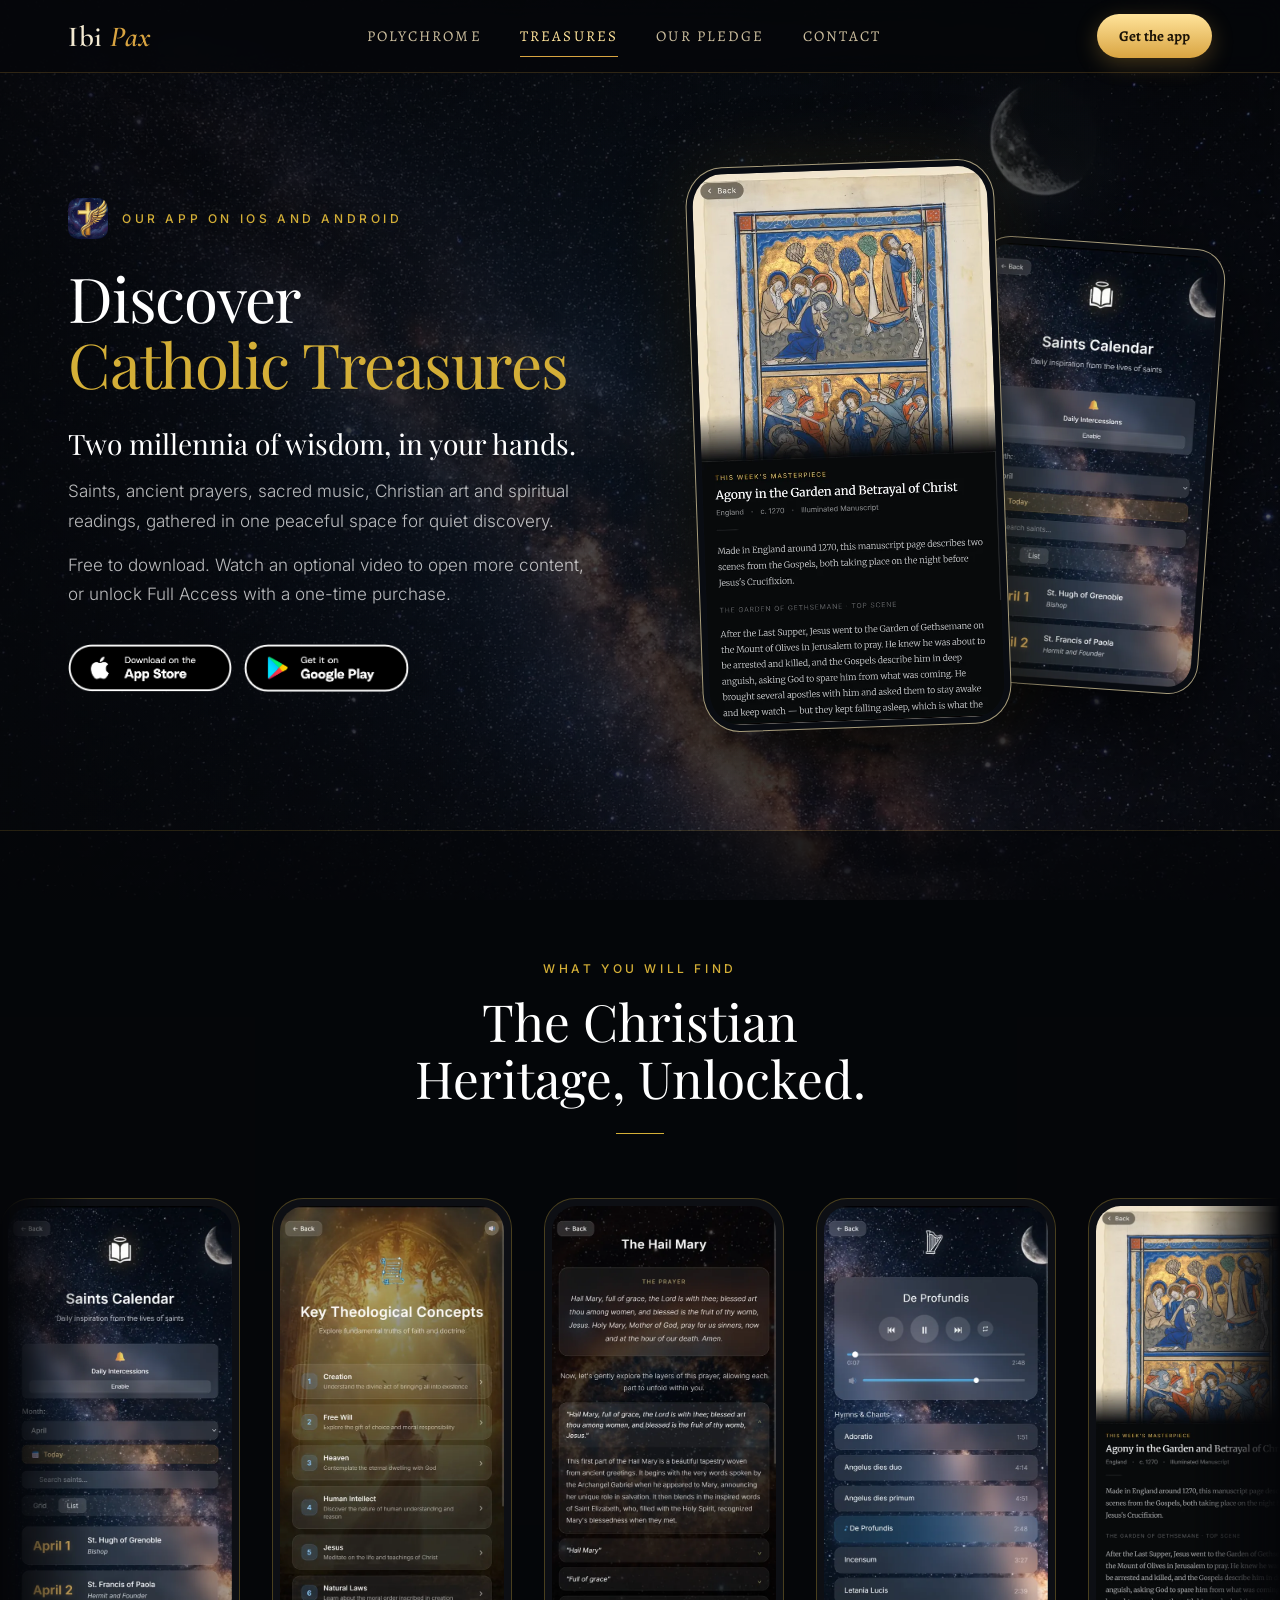
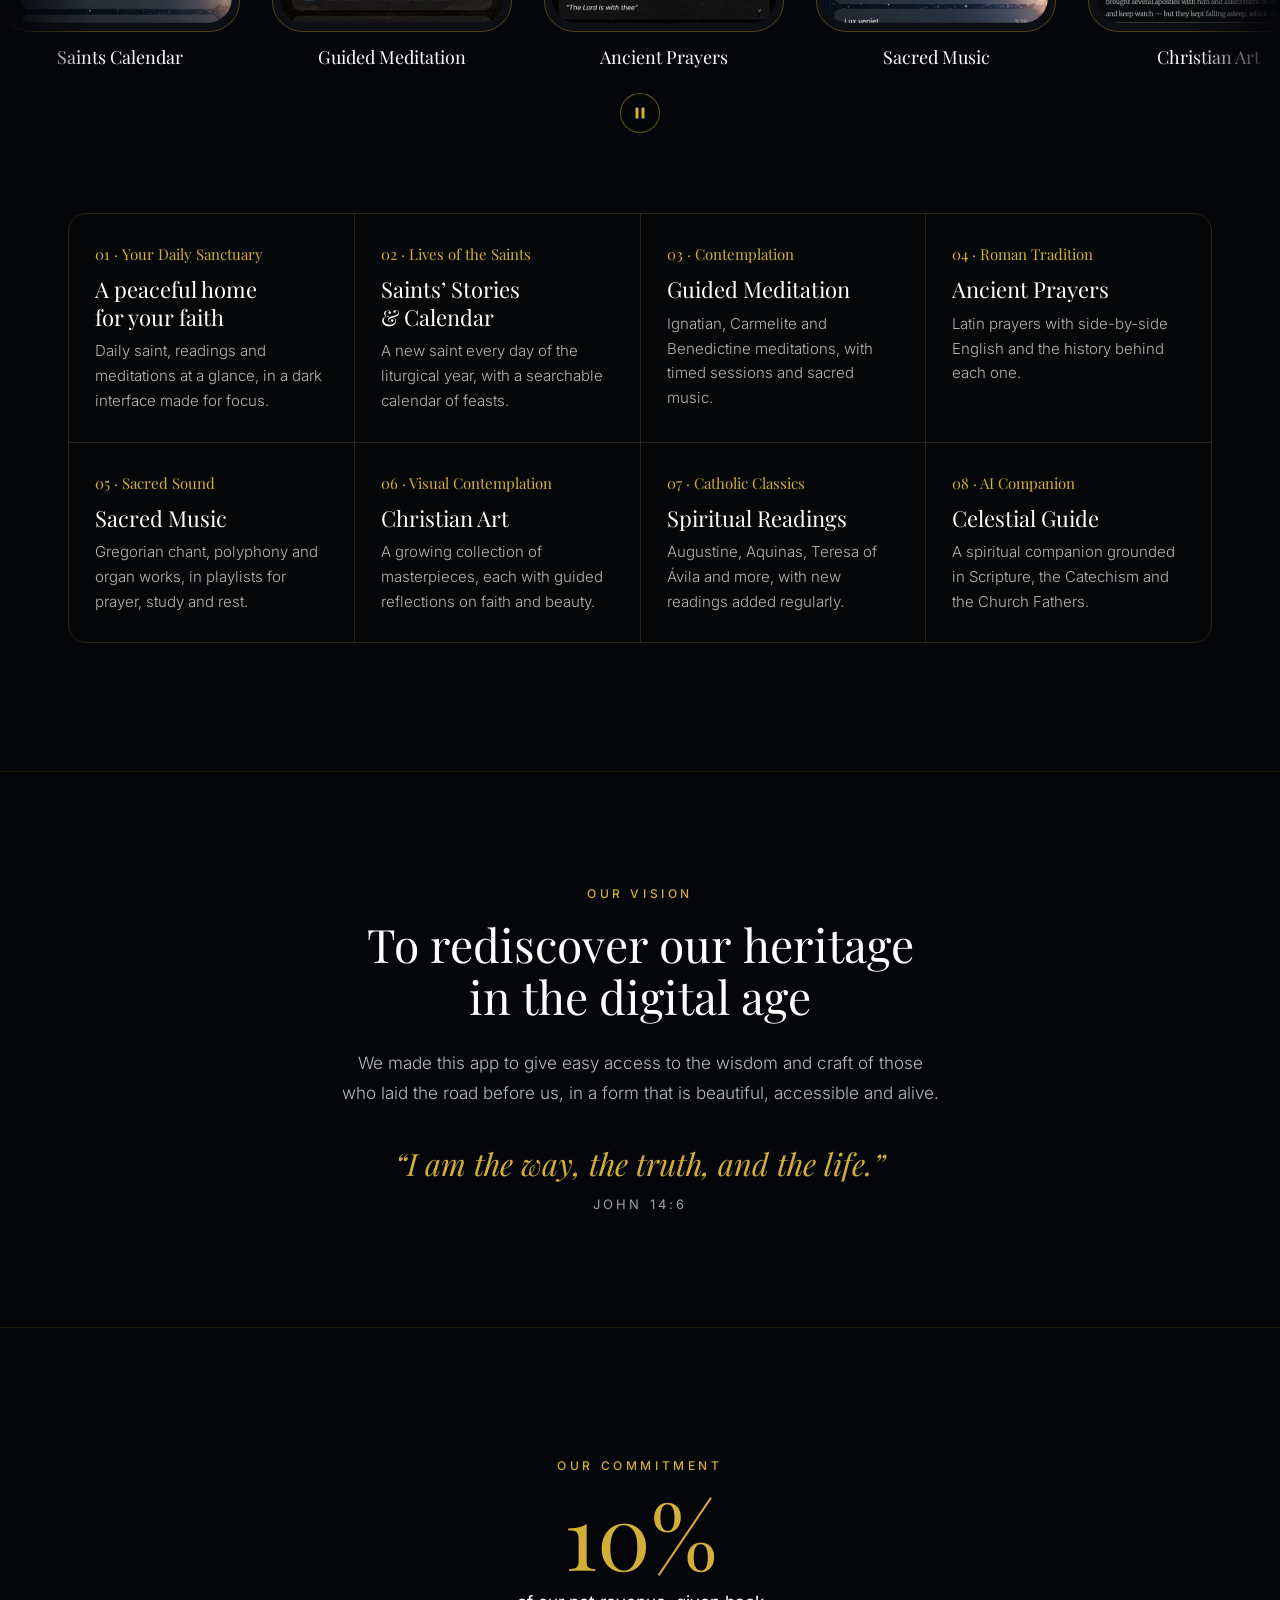
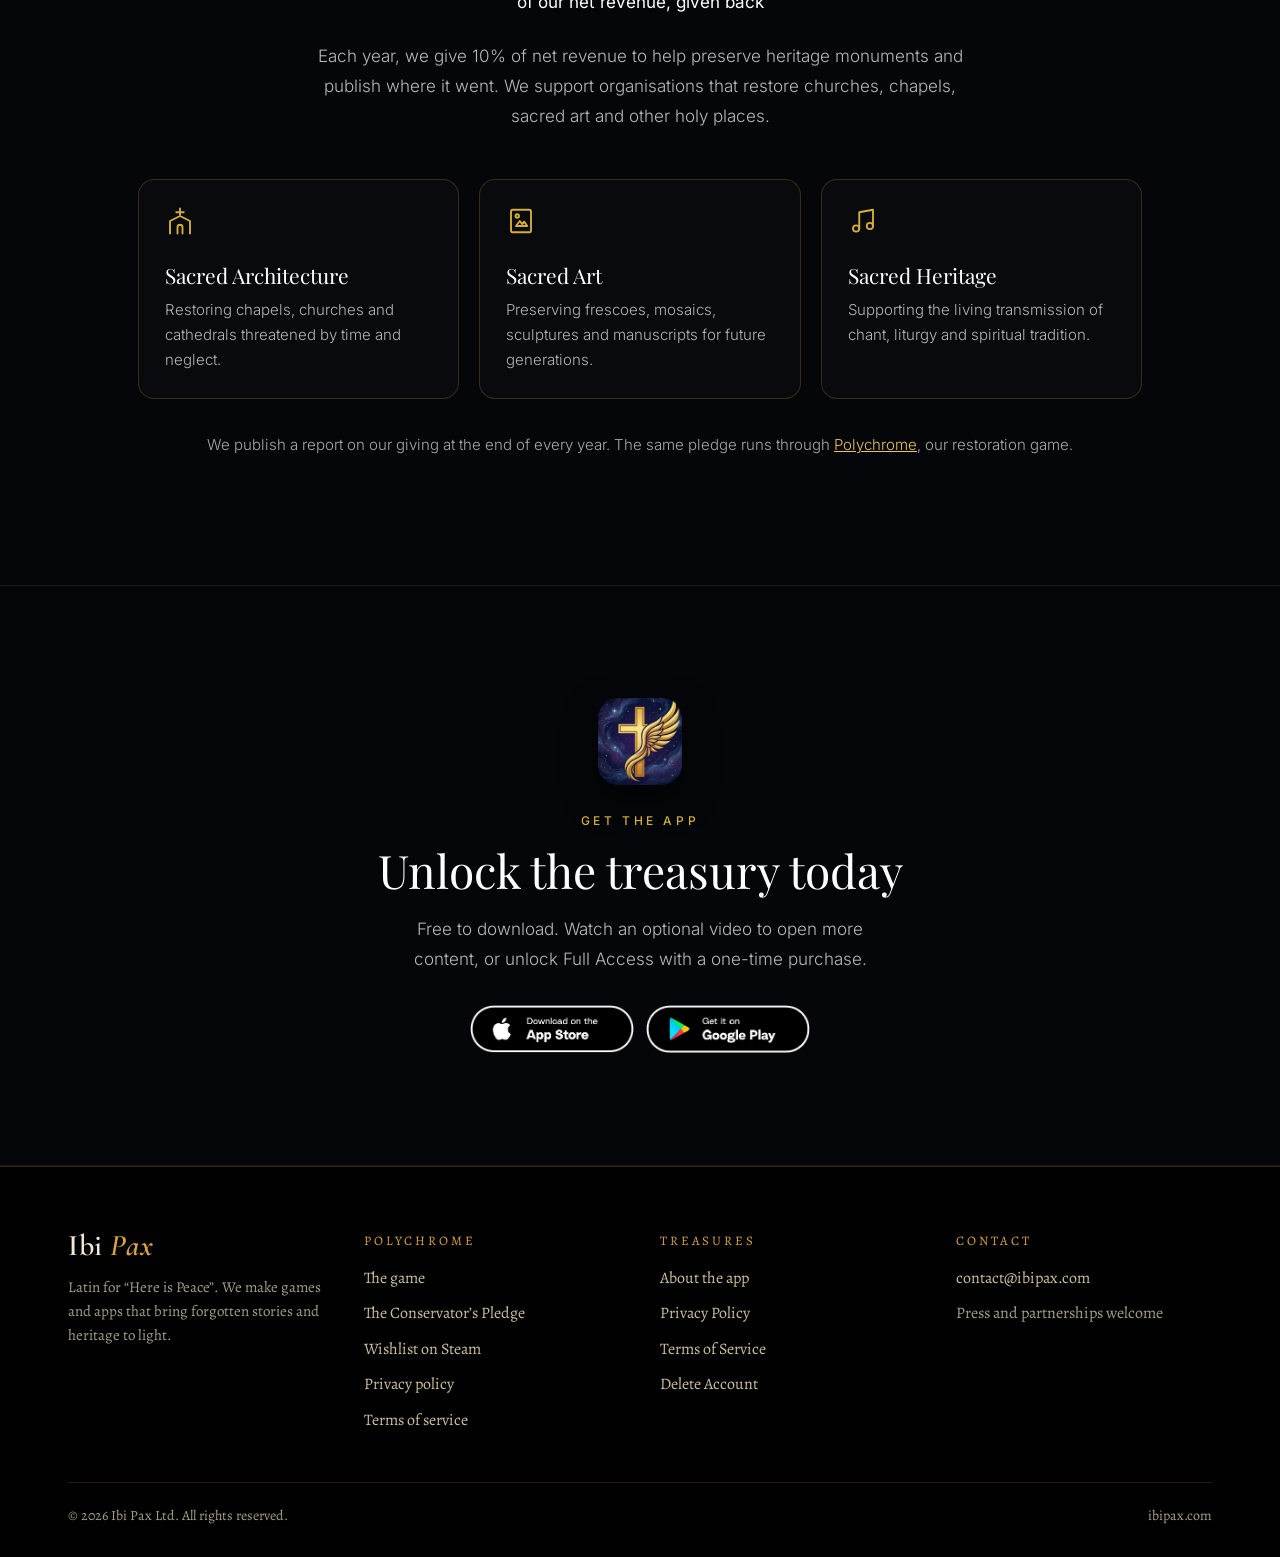
==== catholic-treasures.html @ 9a7fc521 "New site: Polychrome homepage and Catholic Treasures page - index.html is now the Polychrome: Restor" ====
<!DOCTYPE html>
<html lang="en">
<head>
<meta charset="utf-8">
<meta name="viewport" content="width=device-width, initial-scale=1">
<title>Ibi Pax: Catholic Treasures | Saints, prayers, sacred music and art</title>
<meta name="description" content="Ibi Pax brings the two-thousand-year treasure of the Catholic Church to your phone: saints, prayers, sacred music, meditations, Christian art and spiritual readings.">
<meta name="theme-color" content="#05070a">
<meta property="og:type" content="website">
<meta property="og:site_name" content="Ibi Pax">
<meta property="og:url" content="https://ibipax.com/catholic-treasures.html">
<meta property="og:title" content="Ibi Pax: Catholic Treasures">
<meta property="og:description" content="Two millennia of Catholic wisdom, beautifully crafted for the digital age. Saints, prayers, sacred music, meditations and more. Free on iOS and Android.">
<meta property="og:image" content="https://ibipax.com/assets/img/og/catholic-treasures.jpg">
<meta property="og:image:width" content="1200">
<meta property="og:image:height" content="630">
<meta property="og:image:alt" content="Ibi Pax: Discover Catholic Treasures, with the app’s Saints Calendar screen">
<meta name="twitter:card" content="summary_large_image">
<link rel="icon" href="assets/icons/catholic-treasures-32.png" sizes="32x32" type="image/png">
<link rel="apple-touch-icon" href="assets/icons/catholic-treasures-180.png">
<link rel="preload" href="assets/fonts/playfair-display-latin-wght-normal.woff2" as="font" type="font/woff2" crossorigin>
<link rel="preload" href="assets/fonts/inter-latin-wght-normal.woff2" as="font" type="font/woff2" crossorigin>
<link rel="stylesheet" href="assets/css/site.css">
<link rel="stylesheet" href="assets/css/catholic-treasures.css">
<script>document.documentElement.className += ' js';</script>
<script src="assets/js/site.js" defer></script>
</head>
<body class="page-ct">
<a class="skip-link" href="#main">Skip to content</a>
<div class="ct-motes" aria-hidden="true"><span></span><span></span><span></span><span></span><span></span><span></span></div>

<header class="site-header">
  <nav class="site-nav container" aria-label="Main">
    <a class="brand" href="index.html" aria-label="Ibi Pax, home">Ibi <em>Pax</em></a>
    <ul class="nav-links" id="site-menu">
      <li><a href="index.html">Polychrome</a></li>
      <li><a href="catholic-treasures.html" aria-current="page">Treasures</a></li>
      <li><a href="#pledge">Our Pledge</a></li>
      <li><a href="#contact">Contact</a></li>
      <li class="nav-links__cta"><a href="#download">Get the app</a></li>
    </ul>
    <a class="btn btn--gold btn--small nav-cta" href="#download">Get the app</a>
    <button class="nav-toggle" type="button" aria-expanded="false" aria-controls="site-menu" aria-label="Open menu">
      <svg class="icon-open" width="22" height="22" viewBox="0 0 24 24" fill="none" stroke="currentColor" stroke-width="1.8" stroke-linecap="round" aria-hidden="true"><path d="M4 7h16M4 12h16M4 17h16"/></svg>
      <svg class="icon-close" width="22" height="22" viewBox="0 0 24 24" fill="none" stroke="currentColor" stroke-width="1.8" stroke-linecap="round" aria-hidden="true"><path d="M6 6l12 12M18 6L6 18"/></svg>
    </button>
  </nav>
</header>

<main id="main">

  <section id="about" class="ct-hero" aria-labelledby="ct-hero-title">
    <div class="ct-hero__inner container">
      <div class="ct-hero__copy">
        <p class="ct-hero__eyebrow"><img src="assets/img/catholic-treasures/app-icon.webp" alt="" width="40" height="41">Our app on iOS and Android</p>
        <h1 id="ct-hero-title" class="ct-wordmark">Discover <span class="ct-wordmark__name">Catholic Treasures</span></h1>
        <p class="ct-hero__lead">Two millennia of wisdom, in your hands.</p>
        <p class="ct-text">Saints, ancient prayers, sacred music, Christian art and spiritual readings, gathered in one peaceful space for quiet discovery.</p>
        <p class="ct-text">Free to download. Watch an optional video to open more content, or unlock Full Access with a one-time purchase.</p>
        <div class="ct-badges">
          <a href="https://apps.apple.com/us/app/ibi-pax-catholic-treasures/id6767160992" target="_blank" rel="noopener" aria-label="Download Catholic Treasures on the App Store"><img src="assets/img/badges/app-store.png" alt="" width="164" height="48"></a>
          <a href="https://play.google.com/store/apps/details?id=com.ibipax.app" target="_blank" rel="noopener" aria-label="Get Catholic Treasures on Google Play"><img src="assets/img/badges/google-play.png" alt="" width="164" height="48"></a>
        </div>
      </div>
      <div class="ct-phones">
        <div class="phone phone--back"><img src="assets/img/catholic-treasures/screen-saints.webp" width="560" height="1045" alt="Catholic Treasures: the Saints’ Stories and Calendar screen"></div>
        <div class="phone phone--front"><img src="assets/img/catholic-treasures/screen-art.webp" width="560" height="1045" fetchpriority="high" alt="Christian Art in Catholic Treasures: the illuminated Agony in the Garden and Betrayal of Christ manuscript"></div>
      </div>
    </div>
  </section>

  <section id="features-showcase" class="ct-section" aria-labelledby="ct-features-title">
    <div class="container">
      <div class="ct-head">
        <p class="ct-eyebrow">What you will find</p>
        <h2 id="ct-features-title" class="ct-title">The Christian Heritage, Unlocked.</h2>
        <div class="ct-rule" aria-hidden="true"></div>
      </div>
    </div>
    <div class="ct-strip__picker" hidden>
      <label for="ct-screen-picker">Swipe or choose a feature</label>
      <select id="ct-screen-picker" aria-controls="ct-screens"></select>
    </div>
    <div class="ct-strip" id="ct-screens" data-marquee role="region" aria-label="Catholic Treasures screenshots" tabindex="0">
      <ul class="ct-strip__track">
        <li><figure><div class="phone"><img src="assets/img/catholic-treasures/screen-saints.webp" width="560" height="1045" decoding="async" alt="The Saints Calendar screen"></div><figcaption>Saints Calendar</figcaption></figure></li>
        <li><figure><div class="phone"><img src="assets/img/catholic-treasures/screen-meditate.webp" width="560" height="1045" decoding="async" alt="The Guided Meditation screen"></div><figcaption>Guided Meditation</figcaption></figure></li>
        <li><figure><div class="phone"><img src="assets/img/catholic-treasures/screen-prayers.webp" width="560" height="1045" decoding="async" alt="The Ancient Prayers screen, open at the Hail Mary"></div><figcaption>Ancient Prayers</figcaption></figure></li>
        <li><figure><div class="phone"><img src="assets/img/catholic-treasures/screen-music.webp" width="560" height="1045" decoding="async" alt="The Sacred Music screen"></div><figcaption>Sacred Music</figcaption></figure></li>
        <li><figure><div class="phone"><img src="assets/img/catholic-treasures/screen-art.webp" width="560" height="1045" decoding="async" alt="The Christian Art screen"></div><figcaption>Christian Art</figcaption></figure></li>
        <li><figure><div class="phone"><img src="assets/img/catholic-treasures/screen-readings.webp" width="560" height="1045" decoding="async" alt="The Spiritual Readings screen, the Treasury of Ancient Wisdom"></div><figcaption>Spiritual Readings</figcaption></figure></li>
        <li><figure><div class="phone"><img src="assets/img/catholic-treasures/screen-celestial-guide.webp" width="560" height="1045" decoding="async" alt="The Celestial Guide screen"></div><figcaption>Celestial Guide</figcaption></figure></li>
      </ul>
    </div>
    <div class="container">
      <div class="ct-strip__bar">
        <button class="ct-strip__toggle" type="button" aria-controls="ct-screens" aria-pressed="false" aria-label="Pause the moving screens" data-marquee-toggle hidden>
          <svg class="ct-strip__icon-pause" width="14" height="14" viewBox="0 0 14 14" fill="currentColor" aria-hidden="true"><rect x="2.5" y="1.5" width="3" height="11" rx="1"/><rect x="8.5" y="1.5" width="3" height="11" rx="1"/></svg>
          <svg class="ct-strip__icon-play" width="14" height="14" viewBox="0 0 14 14" fill="currentColor" aria-hidden="true"><path d="M4 1.9v10.2a.6.6 0 0 0 .92.5l8-5.1a.6.6 0 0 0 0-1l-8-5.1a.6.6 0 0 0-.92.5z"/></svg>
        </button>
      </div>
      <ul class="ct-features">
        <li class="ct-feature"><p class="ct-feature__label">01 · Your Daily Sanctuary</p><h3 class="ct-feature__title">A peaceful home for your faith</h3><p class="ct-feature__text">Daily saint, readings and meditations at a glance, in a dark interface made for focus.</p></li>
        <li class="ct-feature"><p class="ct-feature__label">02 · Lives of the Saints</p><h3 class="ct-feature__title">Saints’ Stories &amp; Calendar</h3><p class="ct-feature__text">A new saint every day of the liturgical year, with a searchable calendar of feasts.</p></li>
        <li class="ct-feature"><p class="ct-feature__label">03 · Contemplation</p><h3 class="ct-feature__title">Guided Meditation</h3><p class="ct-feature__text">Ignatian, Carmelite and Benedictine meditations, with timed sessions and sacred music.</p></li>
        <li class="ct-feature"><p class="ct-feature__label">04 · Roman Tradition</p><h3 class="ct-feature__title">Ancient Prayers</h3><p class="ct-feature__text">Latin prayers with side-by-side English and the history behind each one.</p></li>
        <li class="ct-feature"><p class="ct-feature__label">05 · Sacred Sound</p><h3 class="ct-feature__title">Sacred Music</h3><p class="ct-feature__text">Gregorian chant, polyphony and organ works, in playlists for prayer, study and rest.</p></li>
        <li class="ct-feature"><p class="ct-feature__label">06 · Visual Contemplation</p><h3 class="ct-feature__title">Christian Art</h3><p class="ct-feature__text">A growing collection of masterpieces, each with guided reflections on faith and beauty.</p></li>
        <li class="ct-feature"><p class="ct-feature__label">07 · Catholic Classics</p><h3 class="ct-feature__title">Spiritual Readings</h3><p class="ct-feature__text">Augustine, Aquinas, Teresa of Ávila and more, with new readings added regularly.</p></li>
        <li class="ct-feature"><p class="ct-feature__label">08 · AI Companion</p><h3 class="ct-feature__title">Celestial Guide</h3><p class="ct-feature__text">A spiritual companion grounded in Scripture, the Catechism and the Church Fathers.</p></li>
      </ul>
    </div>
  </section>

  <section id="mission" class="ct-section ct-section--alt" aria-labelledby="ct-mission-title">
    <div class="container ct-mission">
      <p class="ct-eyebrow">Our vision</p>
      <h2 id="ct-mission-title" class="ct-title">To rediscover our&nbsp;heritage in&nbsp;the&nbsp;digital&nbsp;age</h2>
      <p class="ct-text">We made this app to give easy access to the wisdom and craft of those who laid the road before us, in a form that is beautiful, accessible and alive.</p>
      <blockquote class="ct-quote">“I am the way, the truth, and the life.”</blockquote>
      <p class="ct-quote-source">John 14:6</p>
    </div>
  </section>

  <section id="pledge" class="ct-section" aria-labelledby="ct-pledge-title">
    <div class="container ct-pledge">
      <p class="ct-eyebrow">Our commitment</p>
      <h2 id="ct-pledge-title" class="ct-pledge__number">10%</h2>
      <p class="ct-pledge__label">of our net revenue, given back</p>
      <p class="ct-text">Each year, we give 10% of net revenue to help preserve heritage monuments and publish where it went. We support organisations that restore churches, chapels, sacred art and other holy places.</p>
      <ul class="ct-pillars">
        <li class="ct-pillar">
          <svg width="30" height="30" viewBox="0 0 24 24" fill="none" stroke="#d4af37" stroke-width="1.5" stroke-linecap="round" stroke-linejoin="round" aria-hidden="true"><path d="M12 2v6M9 5h6M4 22V12l8-4 8 4v10M10 22v-5a2 2 0 0 1 4 0v5"/></svg>
          <h3>Sacred Architecture</h3>
          <p>Restoring chapels, churches and cathedrals threatened by time and neglect.</p>
        </li>
        <li class="ct-pillar">
          <svg width="30" height="30" viewBox="0 0 24 24" fill="none" stroke="#d4af37" stroke-width="1.5" stroke-linecap="round" stroke-linejoin="round" aria-hidden="true"><rect x="4" y="3" width="16" height="18" rx="1.5"/><path d="M8 16l3-4 2 2.5 1.5-2L17 16z"/><circle cx="9" cy="8" r="1.4"/></svg>
          <h3>Sacred Art</h3>
          <p>Preserving frescoes, mosaics, sculptures and manuscripts for future generations.</p>
        </li>
        <li class="ct-pillar">
          <svg width="30" height="30" viewBox="0 0 24 24" fill="none" stroke="#d4af37" stroke-width="1.5" stroke-linecap="round" stroke-linejoin="round" aria-hidden="true"><path d="M9 18V5l11-2v13"/><circle cx="6.5" cy="18" r="2.5"/><circle cx="17.5" cy="16" r="2.5"/></svg>
          <h3>Sacred Heritage</h3>
          <p>Supporting the living transmission of chant, liturgy and spiritual tradition.</p>
        </li>
      </ul>
      <p class="ct-pledge__note">We publish a report on our giving at the end of every year. The same pledge runs through <a href="index.html#pledge">Polychrome</a>, our restoration game.</p>
    </div>
  </section>

  <section id="download" class="ct-section ct-section--alt" aria-labelledby="ct-download-title">
    <div class="container ct-download">
      <img class="ct-download__icon" src="assets/img/catholic-treasures/app-icon.webp" width="192" height="198" loading="lazy" decoding="async" alt="">
      <p class="ct-eyebrow">Get the app</p>
      <h2 id="ct-download-title" class="ct-title">Unlock the treasury today</h2>
      <p class="ct-text">Free to download. Watch an optional video to open more content, or unlock Full Access with a one-time purchase.</p>
      <div class="ct-badges">
        <a href="https://apps.apple.com/us/app/ibi-pax-catholic-treasures/id6767160992" target="_blank" rel="noopener" aria-label="Download Catholic Treasures on the App Store"><img src="assets/img/badges/app-store.png" alt="" width="164" height="48" loading="lazy"></a>
        <a href="https://play.google.com/store/apps/details?id=com.ibipax.app" target="_blank" rel="noopener" aria-label="Get Catholic Treasures on Google Play"><img src="assets/img/badges/google-play.png" alt="" width="164" height="48" loading="lazy"></a>
      </div>
    </div>
  </section>

</main>

<footer class="site-footer" id="contact">
  <div class="container">
    <div class="footer-grid">
      <div class="footer-brand">
        <a class="brand" href="index.html">Ibi <em>Pax</em></a>
        <p>Latin for “Here is Peace”. We make games and apps that bring forgotten stories and heritage to light.</p>
      </div>
      <nav class="footer-col" aria-labelledby="footer-polychrome">
        <h2 id="footer-polychrome">Polychrome</h2>
        <ul>
          <li><a href="index.html">The game</a></li>
          <li><a href="index.html#pledge">The Conservator’s Pledge</a></li>
          <li><a href="index.html#wishlist">Wishlist on Steam</a></li>
          <li><a href="polychrome-privacy-policy.html">Privacy policy</a></li>
          <li><a href="polychrome-terms-of-service.html">Terms of service</a></li>
        </ul>
      </nav>
      <nav class="footer-col" aria-labelledby="footer-ct">
        <h2 id="footer-ct">Treasures</h2>
        <ul>
          <li><a href="#about">About the app</a></li>
          <li><a href="privacy-policy.html">Privacy Policy</a></li>
          <li><a href="terms-of-service.html">Terms of Service</a></li>
          <li><a href="delete-account.html">Delete Account</a></li>
        </ul>
      </nav>
      <div class="footer-col footer-contact">
        <h2>Contact</h2>
        <ul>
          <li><a href="#contact" data-email-user="contact" data-email-domain="ibipax.com">contact [at] ibipax.com</a></li>
          <li><span>Press and partnerships welcome</span></li>
        </ul>
      </div>
    </div>
    <div class="footer-bottom">
      <span>© 2026 Ibi Pax Ltd. All rights reserved.</span>
      <span>ibipax.com</span>
    </div>
  </div>
</footer>
</body>
</html>
---- assets/css/site.css ----
/* ibipax.com: shared styles (header, footer, Polychrome homepage, Polychrome privacy policy).
   The Catholic Treasures page adds catholic-treasures.css on top of this file. */

/* ---------- Fonts (self-hosted, SIL Open Font License; see assets/fonts) ---------- */
@font-face { font-family: 'Cormorant Garamond'; font-style: normal; font-weight: 300 700; font-display: swap;
  src: url(../fonts/cormorant-garamond-latin-wght-normal.woff2) format('woff2');
  unicode-range: U+0000-00FF,U+0131,U+0152-0153,U+02BB-02BC,U+02C6,U+02DA,U+02DC,U+0304,U+0308,U+0329,U+2000-206F,U+20AC,U+2122,U+2191,U+2193,U+2212,U+2215,U+FEFF,U+FFFD; }
@font-face { font-family: 'Cormorant Garamond'; font-style: normal; font-weight: 300 700; font-display: swap;
  src: url(../fonts/cormorant-garamond-latin-ext-wght-normal.woff2) format('woff2');
  unicode-range: U+0100-02BA,U+02BD-02C5,U+02C7-02CC,U+02CE-02D7,U+02DD-02FF,U+0304,U+0308,U+0329,U+1D00-1DBF,U+1E00-1E9F,U+1EF2-1EFF,U+2020,U+20A0-20AB,U+20AD-20C0,U+2113,U+2C60-2C7F,U+A720-A7FF; }
@font-face { font-family: 'Cormorant Garamond'; font-style: italic; font-weight: 300 700; font-display: swap;
  src: url(../fonts/cormorant-garamond-latin-wght-italic.woff2) format('woff2');
  unicode-range: U+0000-00FF,U+0131,U+0152-0153,U+02BB-02BC,U+02C6,U+02DA,U+02DC,U+0304,U+0308,U+0329,U+2000-206F,U+20AC,U+2122,U+2191,U+2193,U+2212,U+2215,U+FEFF,U+FFFD; }
@font-face { font-family: 'Cormorant Garamond'; font-style: italic; font-weight: 300 700; font-display: swap;
  src: url(../fonts/cormorant-garamond-latin-ext-wght-italic.woff2) format('woff2');
  unicode-range: U+0100-02BA,U+02BD-02C5,U+02C7-02CC,U+02CE-02D7,U+02DD-02FF,U+0304,U+0308,U+0329,U+1D00-1DBF,U+1E00-1E9F,U+1EF2-1EFF,U+2020,U+20A0-20AB,U+20AD-20C0,U+2113,U+2C60-2C7F,U+A720-A7FF; }
@font-face { font-family: 'Alegreya'; font-style: normal; font-weight: 400 900; font-display: swap;
  src: url(../fonts/alegreya-latin-wght-normal.woff2) format('woff2');
  unicode-range: U+0000-00FF,U+0131,U+0152-0153,U+02BB-02BC,U+02C6,U+02DA,U+02DC,U+0304,U+0308,U+0329,U+2000-206F,U+20AC,U+2122,U+2191,U+2193,U+2212,U+2215,U+FEFF,U+FFFD; }
@font-face { font-family: 'Alegreya'; font-style: normal; font-weight: 400 900; font-display: swap;
  src: url(../fonts/alegreya-latin-ext-wght-normal.woff2) format('woff2');
  unicode-range: U+0100-02BA,U+02BD-02C5,U+02C7-02CC,U+02CE-02D7,U+02DD-02FF,U+0304,U+0308,U+0329,U+1D00-1DBF,U+1E00-1E9F,U+1EF2-1EFF,U+2020,U+20A0-20AB,U+20AD-20C0,U+2113,U+2C60-2C7F,U+A720-A7FF; }
@font-face { font-family: 'Alegreya'; font-style: italic; font-weight: 400 900; font-display: swap;
  src: url(../fonts/alegreya-latin-wght-italic.woff2) format('woff2');
  unicode-range: U+0000-00FF,U+0131,U+0152-0153,U+02BB-02BC,U+02C6,U+02DA,U+02DC,U+0304,U+0308,U+0329,U+2000-206F,U+20AC,U+2122,U+2191,U+2193,U+2212,U+2215,U+FEFF,U+FFFD; }
@font-face { font-family: 'Alegreya'; font-style: italic; font-weight: 400 900; font-display: swap;
  src: url(../fonts/alegreya-latin-ext-wght-italic.woff2) format('woff2');
  unicode-range: U+0100-02BA,U+02BD-02C5,U+02C7-02CC,U+02CE-02D7,U+02DD-02FF,U+0304,U+0308,U+0329,U+1D00-1DBF,U+1E00-1E9F,U+1EF2-1EFF,U+2020,U+20A0-20AB,U+20AD-20C0,U+2113,U+2C60-2C7F,U+A720-A7FF; }
@font-face { font-family: 'Playfair Display'; font-style: normal; font-weight: 400 900; font-display: swap;
  src: url(../fonts/playfair-display-latin-wght-normal.woff2) format('woff2');
  unicode-range: U+0000-00FF,U+0131,U+0152-0153,U+02BB-02BC,U+02C6,U+02DA,U+02DC,U+0304,U+0308,U+0329,U+2000-206F,U+20AC,U+2122,U+2191,U+2193,U+2212,U+2215,U+FEFF,U+FFFD; }
@font-face { font-family: 'Playfair Display'; font-style: normal; font-weight: 400 900; font-display: swap;
  src: url(../fonts/playfair-display-latin-ext-wght-normal.woff2) format('woff2');
  unicode-range: U+0100-02BA,U+02BD-02C5,U+02C7-02CC,U+02CE-02D7,U+02DD-02FF,U+0304,U+0308,U+0329,U+1D00-1DBF,U+1E00-1E9F,U+1EF2-1EFF,U+2020,U+20A0-20AB,U+20AD-20C0,U+2113,U+2C60-2C7F,U+A720-A7FF; }
@font-face { font-family: 'Playfair Display'; font-style: italic; font-weight: 400 900; font-display: swap;
  src: url(../fonts/playfair-display-latin-wght-italic.woff2) format('woff2');
  unicode-range: U+0000-00FF,U+0131,U+0152-0153,U+02BB-02BC,U+02C6,U+02DA,U+02DC,U+0304,U+0308,U+0329,U+2000-206F,U+20AC,U+2122,U+2191,U+2193,U+2212,U+2215,U+FEFF,U+FFFD; }
@font-face { font-family: 'Playfair Display'; font-style: italic; font-weight: 400 900; font-display: swap;
  src: url(../fonts/playfair-display-latin-ext-wght-italic.woff2) format('woff2');
  unicode-range: U+0100-02BA,U+02BD-02C5,U+02C7-02CC,U+02CE-02D7,U+02DD-02FF,U+0304,U+0308,U+0329,U+1D00-1DBF,U+1E00-1E9F,U+1EF2-1EFF,U+2020,U+20A0-20AB,U+20AD-20C0,U+2113,U+2C60-2C7F,U+A720-A7FF; }
@font-face { font-family: 'Inter'; font-style: normal; font-weight: 100 900; font-display: swap;
  src: url(../fonts/inter-latin-wght-normal.woff2) format('woff2');
  unicode-range: U+0000-00FF,U+0131,U+0152-0153,U+02BB-02BC,U+02C6,U+02DA,U+02DC,U+0304,U+0308,U+0329,U+2000-206F,U+20AC,U+2122,U+2191,U+2193,U+2212,U+2215,U+FEFF,U+FFFD; }
@font-face { font-family: 'Inter'; font-style: normal; font-weight: 100 900; font-display: swap;
  src: url(../fonts/inter-latin-ext-wght-normal.woff2) format('woff2');
  unicode-range: U+0100-02BA,U+02BD-02C5,U+02C7-02CC,U+02CE-02D7,U+02DD-02FF,U+0304,U+0308,U+0329,U+1D00-1DBF,U+1E00-1E9F,U+1EF2-1EFF,U+2020,U+20A0-20AB,U+20AD-20C0,U+2113,U+2C60-2C7F,U+A720-A7FF; }

/* ---------- Tokens ---------- */
:root {
  --ink: #070a1d;
  --ink-2: #0a0e28;
  --ink-3: #0b1030;
  --ink-deep: #05071a;
  --gold: #d9a441;
  --gold-bright: #ffe39a;
  --gold-hover: #fff4cf;
  --on-gold: #1a1206;
  --ivory: #f4ead2;
  --ivory-strong: #fbf4e2;
  --muted: #cdbf9f;
  --dim: #a59d88;
  --line: rgba(217, 164, 65, 0.24);
  --line-soft: rgba(217, 164, 65, 0.14);
  --line-strong: rgba(217, 164, 65, 0.55);
  --panel: rgba(255, 255, 255, 0.03);
  --ruby: #e2574c;
  --sapphire: #6f97ee;
  --amber: #e0a12a;
  --emerald: #4cc08a;
  --font-display: 'Cormorant Garamond', Georgia, 'Times New Roman', serif;
  --font-text: 'Alegreya', Georgia, 'Times New Roman', serif;
  --container: 1240px;
  --gutter: clamp(20px, 4vw, 48px);
  --header-h: 72px;
  color-scheme: dark;
}

/* ---------- Base ---------- */
*, *::before, *::after { box-sizing: border-box; }
html { scroll-behavior: smooth; scroll-padding-top: calc(var(--header-h) + 12px); -webkit-text-size-adjust: 100%; }
body {
  margin: 0;
  background: var(--ink);
  color: var(--ivory);
  font-family: var(--font-text);
  font-size: 17px;
  line-height: 1.6;
  -webkit-font-smoothing: antialiased;
  min-width: 320px;
}
img { max-width: 100%; height: auto; display: block; }
a { color: var(--gold-bright); }
a:hover { color: var(--gold-hover); }
a:focus-visible, button:focus-visible, input:focus-visible { outline: 3px solid var(--gold-bright); outline-offset: 3px; }
h1, h2, h3, p, ul, ol, figure { margin: 0; }
h1, h2, h3 { text-wrap: balance; }
ul, ol { padding: 0; }

.container { width: 100%; max-width: var(--container); margin: 0 auto; padding-inline: var(--gutter); }
.visually-hidden {
  position: absolute !important; width: 1px; height: 1px; padding: 0; margin: -1px;
  overflow: hidden; clip: rect(0, 0, 0, 0); white-space: nowrap; border: 0;
}
.skip-link {
  position: absolute; left: 12px; top: -60px; z-index: 100;
  padding: 10px 18px; border-radius: 999px;
  background: var(--gold-bright); color: var(--on-gold); font-weight: 700; text-decoration: none;
}
.skip-link:focus { top: 12px; color: var(--on-gold); }

/* ---------- Buttons ---------- */
.btn {
  display: inline-flex; align-items: center; justify-content: center; gap: 10px;
  min-height: 52px; padding: 0 28px; border-radius: 999px;
  font-family: var(--font-text); font-size: 18px; line-height: 1.2; text-decoration: none;
  transition: transform .2s ease, box-shadow .2s ease, border-color .2s ease, color .2s ease;
}
.btn svg { flex: none; }
.btn--gold {
  background: linear-gradient(180deg, #ffe39a, #d9a441);
  color: var(--on-gold); font-weight: 700;
  box-shadow: 0 6px 22px rgba(217, 164, 65, 0.28);
}
.btn--gold:hover { color: var(--on-gold); transform: translateY(-1px); box-shadow: 0 10px 28px rgba(217, 164, 65, 0.38); }
.btn--ghost { border: 1px solid rgba(244, 234, 210, 0.38); color: var(--ivory); }
.btn--ghost:hover { border-color: var(--gold); color: var(--gold-bright); }
.btn--small { min-height: 44px; padding: 0 22px; font-size: 15px; }
.btn--large { min-height: 56px; padding: 0 34px; font-size: 19px; }
.btn.is-pending {
  background: transparent; color: var(--muted); font-weight: 500;
  border: 1px dashed rgba(217, 164, 65, 0.5); box-shadow: none; cursor: default;
}
.btn.is-pending:hover { transform: none; box-shadow: none; color: var(--muted); }
.btn.is-pending svg { display: none; }

/* ---------- Header ---------- */
.site-header {
  position: sticky; top: 0; z-index: 50;
  background: rgba(7, 10, 29, 0.9);
  -webkit-backdrop-filter: blur(10px); backdrop-filter: blur(10px);
  border-bottom: 1px solid rgba(217, 164, 65, 0.2);
  font-family: var(--font-text);
}
.site-nav { height: var(--header-h); display: flex; align-items: center; justify-content: space-between; gap: 24px; }
.brand {
  font-family: var(--font-display); font-weight: 600; font-size: 29px; letter-spacing: 0.02em;
  color: var(--ivory); text-decoration: none; white-space: nowrap; line-height: 1;
}
.brand:hover { color: var(--ivory); }
.brand em { font-style: italic; color: var(--gold); }
.nav-links { display: flex; align-items: center; gap: clamp(20px, 3vw, 40px); list-style: none; }
.nav-links a {
  display: inline-block; padding: 8px 0;
  font-size: 15px; letter-spacing: 0.14em; text-transform: uppercase;
  color: var(--muted); text-decoration: none; border-bottom: 1px solid transparent;
}
.nav-links a:hover { color: var(--gold-bright); }
.nav-links a[aria-current="page"] { color: var(--gold-bright); border-bottom-color: var(--gold); }
.nav-links .nav-links__cta { display: none; }
.nav-toggle {
  display: none; align-items: center; justify-content: center;
  width: 44px; height: 44px; padding: 0; border-radius: 12px;
  border: 1px solid rgba(217, 164, 65, 0.45); background: transparent; color: var(--gold-bright); cursor: pointer;
  -webkit-tap-highlight-color: transparent;
}
.nav-toggle .icon-close { display: none; }
.site-header.is-open .nav-toggle .icon-open { display: none; }
.site-header.is-open .nav-toggle .icon-close { display: block; }

@media (max-width: 860px) {
  .nav-cta { display: none; }
  .js .nav-toggle { display: inline-flex; }
  .site-nav { position: relative; }
  .js .nav-links {
    display: none;
    position: absolute; top: var(--header-h); left: 0; right: 0;
    flex-direction: column; align-items: stretch; gap: 0;
    padding: 8px var(--gutter) 22px;
    background: var(--ink);
    border-bottom: 1px solid rgba(217, 164, 65, 0.25);
    box-shadow: 0 24px 40px rgba(0, 0, 0, 0.5);
  }
  .js .site-header.is-open .nav-links { display: flex; }
  .js .nav-links li { border-bottom: 1px solid var(--line-soft); }
  .js .nav-links li:last-child { border-bottom: 0; }
  .js .nav-links:not(:has(.nav-links__cta)) { padding-bottom: 8px; } /* no gold button at the end: even space above and below the links */
  .js .nav-links a { display: block; padding: 15px 0; font-size: 15px; border-bottom: 0; }
  .js .nav-links a[aria-current="page"] { border-bottom: 0; }
  .js .nav-links .nav-links__cta { display: block; border-bottom: 0; padding-top: 18px; }
  .js .nav-links .nav-links__cta a {
    display: flex; justify-content: center; padding: 0; min-height: 52px; align-items: center;
    border-radius: 999px; background: linear-gradient(180deg, #ffe39a, #d9a441);
    color: var(--on-gold); font-weight: 700; letter-spacing: 0.04em; text-transform: none; font-size: 17px;
  }
  html:not(.js) .site-nav { height: auto; flex-wrap: wrap; padding-block: 14px; }
  html:not(.js) .nav-links { flex-wrap: wrap; gap: 4px 20px; }
}

/* ---------- Sections ---------- */
.section { padding: clamp(80px, 10vw, 136px) 0; background: var(--ink); }
.section--alt { background: var(--ink-2); border-top: 1px solid var(--line-soft); border-bottom: 1px solid var(--line-soft); }
.section-head { max-width: 780px; margin: 0 auto; text-align: center; display: flex; flex-direction: column; align-items: center; }
.eyebrow { margin: 0 0 16px; font-size: 14px; letter-spacing: 0.26em; text-transform: uppercase; color: var(--gold); line-height: 1.5; }
.section-title {
  font-family: var(--font-display); font-weight: 600;
  font-size: clamp(36px, 4.8vw, 62px); line-height: 1.05; color: var(--ivory);
}
.lede { margin-top: 24px; font-size: clamp(17px, 1.35vw, 20px); line-height: 1.65; color: var(--muted); }

/* Stained-glass rule under section titles */
.glass-rule { display: flex; gap: 3px; margin-top: 22px; }
.glass-rule span { width: 22px; height: 5px; border-radius: 2px; background: var(--c, var(--gold)); }

/* ---------- Hero ---------- */
.hero {
  position: relative; overflow: hidden;
  background-color: var(--ink);
  background-image:
    linear-gradient(90deg, rgba(7, 10, 29, 0.96) 0%, rgba(7, 10, 29, 0.82) 40%, rgba(7, 10, 29, 0.6) 72%, rgba(7, 10, 29, 0.88) 100%),
    url(../img/polychrome/hero-map.webp);
  background-size: cover; background-position: center;
  border-bottom: 1px solid rgba(217, 164, 65, 0.18);
}
.hero__inner {
  padding-top: clamp(44px, 5.5vw, 80px); padding-bottom: clamp(64px, 8vw, 104px);
  display: grid;
  grid-template-columns: minmax(0, 1fr) minmax(0, 1.46fr);
  grid-template-areas: "title title" "copy media";
  column-gap: clamp(36px, 5vw, 72px); row-gap: clamp(32px, 4vw, 52px);
  align-items: center;
}
.hero__title { grid-area: title; }
.hero__copy { grid-area: copy; min-width: 0; }
.hero__media { grid-area: media; min-width: 0; }
.hero__eyebrow {
  display: flex; align-items: center; gap: 14px; margin: 0 0 22px;
  font-size: 14px; letter-spacing: 0.24em; text-transform: uppercase; color: var(--gold);
}
.hero__eyebrow img {
  width: 40px; height: 40px; border-radius: 10px;
  box-shadow: 0 0 0 1px rgba(255, 227, 154, 0.35), 0 8px 24px rgba(58, 111, 214, 0.35);
}
.hero__wordmark {
  display: block;
  font-family: var(--font-display); font-weight: 600;
  font-size: clamp(38px, 8.6vw, 124px); line-height: 0.92; letter-spacing: 0.1em;
  color: var(--ivory-strong);
  text-shadow: 0 0 44px rgba(217, 164, 65, 0.38), 0 4px 14px rgba(0, 0, 0, 0.6);
}
.hero__subtitle {
  display: block; margin-top: 14px; font-family: var(--font-display); font-weight: 600;
  font-size: clamp(14px, 1.65vw, 24px); letter-spacing: 0.46em; text-transform: uppercase; color: var(--gold);
}
.hero__tagline { font-family: var(--font-display); font-style: italic; font-weight: 500; font-size: clamp(26px, 2.5vw, 34px); line-height: 1.25; color: var(--ivory); }
.hero__lede { margin-top: 14px; max-width: 540px; font-size: clamp(17px, 1.35vw, 20px); line-height: 1.65; color: var(--muted); }
.hero__ctas { display: flex; flex-wrap: wrap; gap: 14px; margin-top: 34px; }

/* Store badges */
.stores { margin-top: 38px; }
.stores__label { margin: 0 0 12px; font-size: 13px; letter-spacing: 0.24em; text-transform: uppercase; color: var(--dim); }
.stores__row { display: flex; flex-wrap: wrap; align-items: center; gap: 12px; }
.store-badge { display: inline-block; line-height: 0; border-radius: 999px; }
.store-badge img { height: 40px; width: auto; }
.steam-badge {
  height: 40px; display: inline-flex; align-items: center; gap: 9px; padding: 0 16px 0 13px;
  border-radius: 999px; border: 2px solid #fff; background: #000; color: #fff; text-decoration: none;
  font-family: 'Helvetica Neue', Arial, sans-serif; line-height: 1;
}
.steam-badge:hover { color: #fff; border-color: var(--gold-bright); }
.steam-badge__text { display: flex; flex-direction: column; }
.steam-badge__small { font-size: 9.5px; letter-spacing: 0.01em; }
.steam-badge__big { font-size: 16px; font-weight: 700; margin-top: 2px; }

/* ---------- Before / after slider ---------- */
.compare {
  padding: 7px; border-radius: 18px; border: 1px solid var(--line-strong); background: #0b0f26;
  box-shadow: 0 40px 100px rgba(0, 0, 0, 0.7), 0 0 120px rgba(58, 111, 214, 0.2);
}
.compare__viewport {
  --pos: 50%;
  position: relative; aspect-ratio: 1400 / 781; border-radius: 12px; overflow: hidden; background: #15182a;
  cursor: ew-resize; touch-action: pan-y; user-select: none; -webkit-user-select: none;
}
.compare__img { position: absolute; inset: 0; width: 100%; height: 100%; object-fit: cover; pointer-events: none; -webkit-user-drag: none; }
.compare__img--after { clip-path: inset(0 calc(100% - var(--pos)) 0 0); }
.compare__chip {
  position: absolute; top: 14px; z-index: 1; padding: 7px 14px; border-radius: 999px;
  background: rgba(7, 10, 29, 0.78); font-size: 12px; letter-spacing: 0.2em; text-transform: uppercase; line-height: 1.2;
  pointer-events: none;
}
.compare__chip--after { left: 14px; border: 1px solid rgba(217, 164, 65, 0.6); color: var(--gold-bright); }
.compare__chip--before { right: 14px; border: 1px solid rgba(244, 234, 210, 0.35); color: var(--ivory); }
.compare__range { position: absolute; inset: auto 0 0 0; width: 100%; opacity: 0; pointer-events: none; margin: 0; height: 1px; }
.compare__handle { position: absolute; top: 0; bottom: 0; left: var(--pos); z-index: 2; width: 0; pointer-events: none; }
.compare__line { position: absolute; top: 0; bottom: 0; left: -1px; width: 2px; background: var(--gold-bright); box-shadow: 0 0 18px rgba(255, 227, 154, 0.85); }
.compare__knob {
  position: absolute; top: 50%; left: -26px; width: 52px; height: 52px; margin-top: -26px; border-radius: 50%;
  background: rgba(7, 10, 29, 0.86); border: 2px solid var(--gold-bright);
  display: flex; align-items: center; justify-content: center; box-shadow: 0 8px 22px rgba(0, 0, 0, 0.55);
  transition: transform .15s ease;
}
.compare__viewport.is-dragging .compare__knob { transform: scale(1.08); }
.compare__range:focus-visible ~ .compare__handle .compare__knob { outline: 3px solid var(--gold-bright); outline-offset: 4px; }
.compare__caption {
  margin-top: 18px; display: flex; flex-wrap: wrap; justify-content: center; align-items: center; gap: 10px;
  font-size: 15px; color: var(--dim); text-align: center;
}
.compare__caption strong { color: var(--ivory); font-weight: 400; }

/* Gameplay clip: plays over the slider once, then hands over to it (site.js). */
.compare__video {
  position: absolute; inset: 0; z-index: 3; width: 100%; height: 100%; object-fit: cover;
  background: #15182a; transition: opacity .6s ease;
}
.compare__video.is-gone { opacity: 0; pointer-events: none; }
.compare__chip, .compare__handle { transition: opacity .5s ease; }
.compare__viewport.is-clip { cursor: pointer; }
.compare__viewport.is-clip .compare__chip, .compare__viewport.is-clip .compare__handle { opacity: 0; }
.compare__skip {
  position: absolute; top: 12px; right: 12px; z-index: 4;
  display: inline-flex; align-items: center; gap: 6px; min-height: 36px; padding: 6px 12px 6px 16px;
  border-radius: 999px; border: 1px solid rgba(244, 234, 210, 0.4); background: rgba(7, 10, 29, 0.62); color: var(--ivory);
  font-family: var(--font-text); font-size: 12px; letter-spacing: 0.2em; text-transform: uppercase; line-height: 1; cursor: pointer;
}
.compare__skip:hover { border-color: var(--gold-bright); color: var(--gold-bright); }
@media (max-width: 600px) {
  .compare__skip { top: 8px; right: 8px; min-height: 32px; padding: 4px 9px 4px 12px; font-size: 11px; letter-spacing: 0.14em; }
}
.compare__skip[hidden] { display: none; }
.compare__replay {
  min-height: 32px; padding: 0; border: 0; border-bottom: 1px solid rgba(255, 227, 154, 0.5); background: none;
  font: inherit; font-size: 15px; color: var(--gold-bright); cursor: pointer;
}
.compare__replay:hover { border-bottom-color: var(--gold-bright); }
.compare__replay[hidden] { display: none; }

/* ---------- Homepage: the game's menu map behind the page ----------
   The painted map of Europe from Polychrome's main menu stays fixed behind the whole homepage,
   under a navy veil and a vignette as in the game, and the sections are see-through over it,
   the way the night sky shows through the Catholic Treasures page. */
.page-poly::before {
  content: ""; position: fixed; top: 0; left: 0; z-index: -1;
  width: 100%; height: 100vh; height: 100lvh;
  pointer-events: none;
  background:
    radial-gradient(ellipse at center, rgba(5, 7, 26, 0) 35%, rgba(5, 7, 26, 0.7) 100%),
    linear-gradient(rgba(7, 10, 29, 0.6), rgba(7, 10, 29, 0.6)),
    url(../img/polychrome/menu-map.webp) center / cover no-repeat var(--ink);
}
.page-poly .site-header { background: rgba(7, 10, 29, 0.85); -webkit-backdrop-filter: blur(12px); backdrop-filter: blur(12px); }
.page-poly .hero { background: linear-gradient(90deg, rgba(7, 10, 29, 0.7) 0%, rgba(7, 10, 29, 0.45) 40%, rgba(7, 10, 29, 0.1) 72%, rgba(7, 10, 29, 0.35) 100%); }
.page-poly .section { background: rgba(7, 10, 29, 0.7); }
.page-poly .section--alt, .page-poly .section--wishlist { background: rgba(10, 14, 40, 0.76); }
.page-poly .section--pledge { background: rgba(11, 16, 48, 0.78); }
.page-poly .site-footer { background: rgba(5, 7, 26, 0.85); }
@media (max-width: 600px) {
  .page-poly .hero { background: linear-gradient(180deg, rgba(7, 10, 29, 0.3) 0%, rgba(7, 10, 29, 0.55) 100%); }
}

/* ---------- How it plays ---------- */
.play-grid { display: grid; grid-template-columns: repeat(auto-fit, minmax(min(100%, 300px), 1fr)); gap: 28px; margin-top: clamp(48px, 6vw, 72px); }
.play-card { display: flex; flex-direction: column; border-radius: 18px; overflow: hidden; border: 1px solid var(--line); background: var(--panel); }
.play-card img { width: 100%; aspect-ratio: 16 / 10; object-fit: cover; border-bottom: 1px solid var(--line); }
.play-card__body { padding: 28px 30px 34px; }
.play-card__num { font-family: var(--font-display); font-weight: 600; font-style: italic; font-size: 24px; color: var(--c); }
.play-card__title { margin: 2px 0 12px; font-family: var(--font-display); font-weight: 600; font-size: 36px; line-height: 1.1; color: var(--ivory); }
.play-card__text { font-size: 17px; line-height: 1.65; color: var(--muted); }

/* ---------- The pilgrimage ---------- */
.stats {
  display: grid; grid-template-columns: repeat(auto-fit, minmax(min(100%, 140px), 1fr)); gap: 16px;
  max-width: 920px; margin: clamp(40px, 5vw, 56px) auto 0; text-align: center; list-style: none;
}
.stat__num { display: block; font-family: var(--font-display); font-weight: 600; font-size: 56px; line-height: 1; color: var(--gold-bright); }
.stat__label { display: block; margin-top: 8px; font-size: 14px; letter-spacing: 0.2em; text-transform: uppercase; color: var(--muted); }
.atlas {
  width: 100%; margin-top: clamp(40px, 5vw, 56px); border-radius: 16px;
  border: 1px solid rgba(217, 164, 65, 0.4); box-shadow: 0 36px 90px rgba(0, 0, 0, 0.6);
}
.chapters { display: grid; grid-template-columns: repeat(auto-fit, minmax(min(100%, 250px), 1fr)); gap: 20px; margin-top: 28px; list-style: none; }
.chapter { padding: 24px 24px 26px; border-radius: 16px; border: 1px solid var(--line); background: var(--panel); }
.chapter__top { display: flex; align-items: center; justify-content: space-between; gap: 12px; }
.chapter__num { font-family: var(--font-display); font-weight: 700; font-size: 40px; line-height: 1; color: var(--c); }
/* Chapter I's badge: "Free to play" over "on iOS and Android", no taller than the numeral
   (40 px) so that the four chapter titles stay level. */
.chapter__tag { display: inline-flex; flex-direction: column; align-items: center; padding: 3px 14px 4px; border-radius: 14px; border: 1px solid rgba(217, 164, 65, 0.6); font-size: 12px; line-height: 1.2; letter-spacing: 0.16em; text-transform: uppercase; color: var(--gold-bright); white-space: nowrap; text-align: center; }
.chapter__tag-sub { font-size: 13.5px; font-style: italic; letter-spacing: 0.02em; text-transform: none; color: var(--ivory); }
.chapter__title { margin: 14px 0 8px; font-family: var(--font-display); font-weight: 600; font-size: 27px; line-height: 1.1; color: var(--ivory); }
.chapter__places { font-size: 15px; line-height: 1.6; color: var(--dim); text-wrap: pretty; }
.chapter__places span { white-space: nowrap; } /* each place stays whole, and no line starts with a dot */

/* ---------- Masterpieces ---------- */
/* Two works lead, the Last Supper wide and the altarpiece beside it, then three to a row (as in Phil's V2). */
.gallery { display: grid; grid-template-columns: repeat(6, minmax(0, 1fr)); gap: clamp(20px, 2.5vw, 36px); margin-top: clamp(48px, 6vw, 64px); list-style: none; }
.gallery > li { grid-column: span 2; min-width: 0; }
.gallery > .gallery__featured--milan { grid-column: span 4; }
.gallery__frame { overflow: hidden; border: 1px solid rgba(217, 164, 65, 0.3); background: rgba(5, 7, 26, 0.5); }
.gallery__frame img { width: 100%; aspect-ratio: 16 / 10; object-fit: cover; transition: transform .6s ease; }
.gallery__item:hover .gallery__frame img { transform: scale(1.04); }
/* Leonardo's wall is shown whole on a dark ground, never cropped. */
.gallery__featured--milan .gallery__frame img { aspect-ratio: 2.3; object-fit: contain; }
.gallery__featured--milan .gallery__item:hover .gallery__frame img { transform: none; }
/* Taller, so that its frame ends level with the Last Supper's at every width. */
.gallery__featured--altarpiece .gallery__frame img { aspect-ratio: 1.095; }
@media (max-width: 670px) {
  .gallery { grid-template-columns: repeat(2, minmax(0, 1fr)); gap: 22px 14px; }
  .gallery > li { grid-column: span 1; }
  .gallery > .gallery__featured { grid-column: 1 / -1; }
  .gallery__featured--milan .gallery__frame img { aspect-ratio: 16 / 10; }
  .gallery__featured--altarpiece .gallery__frame img { aspect-ratio: 1.85; }
}
.gallery__item figcaption { margin-top: 10px; }
.gallery__title { display: block; font-family: var(--font-display); font-weight: 500; font-size: 24px; line-height: 1.15; color: var(--ivory); }
.gallery__meta { display: block; margin-top: 4px; font-size: 15px; color: var(--dim); }
.gallery-more { margin-top: 44px; text-align: center; font-family: var(--font-display); font-style: italic; font-size: 24px; line-height: 1.35; color: var(--muted); }

/* ---------- Conservator's Pledge ---------- */
.section--pledge { background: var(--ink-3); border-top: 1px solid rgba(217, 164, 65, 0.2); border-bottom: 1px solid rgba(217, 164, 65, 0.2); padding: clamp(80px, 9vw, 120px) 0; }
.pledge { display: flex; flex-wrap: wrap; align-items: center; gap: clamp(40px, 6vw, 88px); }
.pledge__seal { flex: 0 1 360px; min-width: 0; margin: 0 auto; }
.pledge__seal img { width: 100%; max-width: 360px; margin: 0 auto; filter: drop-shadow(0 30px 50px rgba(0, 0, 0, 0.6)); }
.pledge__copy { flex: 1 1 480px; min-width: 0; }
.pledge__copy .section-title { font-size: clamp(36px, 4.4vw, 58px); line-height: 1.06; }
.pledge__copy .lede { max-width: 620px; }
.pledge__stat { display: flex; flex-wrap: wrap; align-items: center; gap: 18px 28px; margin-top: 34px; padding-top: 30px; border-top: 1px solid rgba(217, 164, 65, 0.25); }
.pledge__number { font-family: var(--font-display); font-weight: 600; font-size: 88px; line-height: 0.9; color: var(--gold-bright); }
.pledge__stat-text { flex: 1 1 220px; min-width: 200px; }
.pledge__stat-text p:first-child { font-size: 18px; line-height: 1.5; color: var(--ivory); }
.pledge__stat-text p + p { margin-top: 6px; font-size: 16px; line-height: 1.5; color: var(--dim); font-style: italic; }

/* ---------- Facts ---------- */
.section--facts { padding: clamp(64px, 7vw, 96px) 0; }
.facts { display: grid; grid-template-columns: repeat(auto-fit, minmax(min(100%, 240px), 1fr)); gap: 36px; list-style: none; }
.fact__title { margin: 14px 0 8px; font-family: var(--font-display); font-weight: 600; font-size: 26px; line-height: 1.15; color: var(--ivory); }
.fact__text { font-size: 16px; line-height: 1.6; color: var(--dim); }
.fact__text [lang] { white-space: nowrap; } /* keep 简体中文, 繁體中文 and 日本語 each in one piece */

/* ---------- Wishlist ---------- */
.section--wishlist { background: var(--ink-2); border-top: 1px solid var(--line-soft); padding: clamp(80px, 9vw, 120px) 0; }
.wishlist { max-width: 820px; margin: 0 auto; text-align: center; display: flex; flex-direction: column; align-items: center; }
.wishlist__emblem { width: 190px; height: 190px; filter: drop-shadow(0 0 50px rgba(58, 111, 214, 0.45)); }
.wishlist__title { margin-top: 24px; font-family: var(--font-display); font-weight: 600; font-size: clamp(46px, 5.4vw, 72px); line-height: 1; color: var(--ivory); }
.wishlist__text { margin-top: 18px; max-width: 560px; font-size: clamp(17px, 1.35vw, 20px); line-height: 1.65; color: var(--muted); }
.wishlist .btn { margin-top: 32px; }
.wishlist .stores { margin-top: 34px; }
.wishlist .stores__row { justify-content: center; gap: 14px; }
.wishlist .store-badge img { height: clamp(44px, 12vw, 54px); }

/* ---------- Catholic Treasures band ---------- */
.section--band { padding: clamp(64px, 7vw, 96px) 0; }
.app-band {
  display: flex; flex-wrap: wrap; align-items: center; gap: 28px 36px;
  padding: clamp(24px, 3vw, 40px); border-radius: 22px; border: 1px solid rgba(217, 164, 65, 0.28); background: var(--panel);
}
.app-band__icon { width: 96px; border-radius: 22px; box-shadow: 0 12px 30px rgba(0, 0, 0, 0.5); }
.app-band__copy { flex: 1 1 420px; min-width: 0; }
.app-band__copy .eyebrow { font-size: 13px; margin-bottom: 8px; }
.app-band__title { font-family: var(--font-display); font-weight: 600; font-size: 36px; line-height: 1.1; color: var(--ivory); }
.app-band__text { margin-top: 10px; max-width: 620px; font-size: 17px; line-height: 1.6; color: var(--muted); }
.text-link {
  display: inline-flex; align-items: center; gap: 8px; margin-top: 14px; min-height: 44px;
  font-size: 17px; font-weight: 500; color: var(--gold-bright); text-decoration: none;
  border-bottom: 1px solid rgba(255, 227, 154, 0.5);
}
.text-link:hover { border-bottom-color: var(--gold-bright); }
.app-band__badges { display: flex; flex-wrap: wrap; gap: 12px; }
.app-band__badges img { height: 44px; width: auto; }

/* ---------- Footer ---------- */
.site-footer { background: var(--ink-deep); border-top: 1px solid rgba(217, 164, 65, 0.2); padding: 64px 0 30px; font-family: var(--font-text); }
.footer-grid { display: grid; grid-template-columns: repeat(auto-fit, minmax(min(100%, 200px), 1fr)); gap: 40px; }
.footer-brand .brand { font-size: 30px; }
.footer-brand p { margin-top: 12px; max-width: 280px; font-size: 15px; line-height: 1.6; color: var(--dim); }
.footer-col h2 { margin: 0 0 14px; font-family: var(--font-text); font-weight: 400; font-size: 13px; letter-spacing: 0.22em; text-transform: uppercase; color: var(--gold); }
.footer-col ul { list-style: none; display: flex; flex-direction: column; gap: 10px; font-size: 16px; }
.footer-col a { color: var(--muted); text-decoration: none; }
.footer-col a:hover { color: var(--gold-bright); }
.footer-col li > span { color: var(--dim); }
.footer-bottom {
  display: flex; flex-wrap: wrap; justify-content: space-between; gap: 12px;
  margin-top: 48px; padding-top: 22px; border-top: 1px solid rgba(217, 164, 65, 0.16);
  font-size: 14px; color: var(--dim);
}

/* ---------- Legal pages (Polychrome privacy policy) ---------- */
.legal { padding: clamp(56px, 7vw, 96px) 0 clamp(72px, 8vw, 112px); }
.legal__inner { max-width: 780px; }
.legal h1 { font-family: var(--font-display); font-weight: 600; font-size: clamp(40px, 5vw, 60px); line-height: 1.05; color: var(--ivory); }
.legal__date { margin-top: 12px; font-size: 15px; color: var(--dim); }
.legal__intro { margin-top: 28px; font-size: 19px; line-height: 1.65; color: var(--ivory); }
.legal h2 { margin-top: 44px; font-family: var(--font-display); font-weight: 600; font-size: 30px; line-height: 1.15; color: var(--ivory); }
.legal p, .legal li { font-size: 17px; line-height: 1.7; color: var(--muted); }
.legal p { margin-top: 14px; }
.legal ul { margin-top: 12px; padding-left: 22px; }
.legal li + li { margin-top: 8px; }
.legal strong { color: var(--ivory); font-weight: 500; }
.legal .summary { margin-top: 30px; padding: 22px 26px; border-radius: 16px; border: 1px solid var(--line); background: var(--panel); }
.legal .summary p { margin-top: 0; color: var(--ivory); }

/* ---------- Phones ---------- */
@media (max-width: 860px) {
  .hero__inner { grid-template-columns: minmax(0, 1fr); grid-template-areas: "title" "media" "copy"; row-gap: 28px; }
  .hero__eyebrow { margin-bottom: 18px; }
  .compare__caption { margin-top: 12px; }
}
@media (max-width: 600px) {
  body { font-size: 16px; }
  .hero { background-image:
    linear-gradient(180deg, rgba(7, 10, 29, 0.7) 0%, rgba(7, 10, 29, 0.86) 55%, rgba(7, 10, 29, 0.97) 100%),
    url(../img/polychrome/hero-map.webp); background-position: 30% center; }
  .hero__inner { padding-top: 36px; padding-bottom: 56px; }
  .hero__eyebrow { font-size: 12px; gap: 12px; letter-spacing: 0.22em; }
  .hero__eyebrow img { width: 34px; height: 34px; border-radius: 9px; }
  .hero__subtitle { letter-spacing: 0.4em; }
  .hero__ctas { flex-direction: column; margin-top: 26px; }
  .hero__ctas .btn { width: 100%; }
  .stores { margin-top: 30px; text-align: center; }
  .stores__row { justify-content: center; }
  .compare { padding: 5px; border-radius: 14px; }
  .compare__viewport { border-radius: 10px; }
  .compare__chip { top: 10px; padding: 5px 10px; font-size: 10px; letter-spacing: 0.18em; }
  .compare__chip--after { left: 10px; }
  .compare__chip--before { right: 10px; }
  .compare__knob { width: 44px; height: 44px; left: -22px; margin-top: -22px; }
  .compare__caption { font-size: 14px; }
  .compare__caption svg { display: none; }
  .section { padding: 72px 0; }
  .section--pledge, .section--wishlist { padding: 72px 0; }
  .section--facts, .section--band { padding: 56px 0; }
  .eyebrow { font-size: 13px; margin-bottom: 12px; }
  .glass-rule { margin-top: 18px; }
  .glass-rule span { width: 18px; height: 4px; }
  .lede { margin-top: 18px; }
  .play-grid { gap: 20px; margin-top: 40px; }
  .play-card__body { padding: 20px 22px 24px; }
  .play-card__title { font-size: 30px; margin-bottom: 8px; }
  .play-card__text { font-size: 16px; }
  .stats { grid-template-columns: repeat(2, minmax(0, 1fr)); gap: 20px 12px; margin-top: 34px; }
  .stat__num { font-size: 46px; }
  .stat__label { font-size: 12px; }
  .atlas { margin-top: 32px; border-radius: 12px; }
  .chapters { gap: 12px; margin-top: 20px; }
  .chapter { padding: 18px 20px; }
  .chapter__num { font-size: 32px; }
  .chapter__tag { margin-block: -4px; } /* the numeral is 32 px here: the badge overhangs a little rather than lowering the title */
  .chapter__title { font-size: 24px; margin-top: 10px; }
  .chapter__places { font-size: 14px; }
  .gallery { margin-top: 34px; }
  .gallery__title { font-size: 19px; }
  .gallery__meta { font-size: 13px; }
  .gallery-more { margin-top: 30px; font-size: 21px; }
  .pledge__seal { flex-basis: 210px; }
  .pledge__seal img { max-width: 210px; }
  .pledge__copy .section-title { font-size: 34px; }
  .pledge__number { font-size: 64px; }
  .pledge__stat { margin-top: 26px; padding-top: 22px; }
  .facts { gap: 28px; }
  .fact { display: grid; grid-template-columns: 30px 1fr; column-gap: 16px; }
  .fact svg { width: 30px; height: 30px; grid-row: span 2; }
  .fact__title { margin: 0 0 4px; font-size: 23px; }
  .fact__text { font-size: 15px; }
  .wishlist__emblem { width: 150px; height: 150px; }
  .wishlist .btn { width: 100%; }
  .app-band { padding: 24px 22px 26px; gap: 16px; }
  .app-band__icon { width: 64px; border-radius: 15px; }
  .app-band__title { font-size: 26px; }
  .app-band__text { font-size: 16px; }
  .app-band__badges img { height: 40px; }
  .site-footer { padding-top: 48px; }
  .footer-grid { grid-template-columns: repeat(2, minmax(0, 1fr)); gap: 28px 16px; }
  .footer-brand, .footer-contact { grid-column: 1 / -1; }
}

@media (prefers-reduced-motion: reduce) {
  html { scroll-behavior: auto; }
  .btn, .gallery__frame img, .compare__knob { transition: none; }
}
---- assets/css/catholic-treasures.css ----
/* Catholic Treasures page: the app keeps its own look (Milky Way, gold, Playfair Display and Inter)
   inside the shared Ibi Pax header and footer from site.css. */

.page-ct {
  --ct-void: #05070a;
  --ct-gold: #d4af37;
  --ct-link: #e6c65a;
  --ct-text: rgba(255, 255, 255, 0.96);
  --ct-muted: rgba(255, 255, 255, 0.72);
  --ct-dim: rgba(255, 255, 255, 0.62);
  --ct-line: rgba(212, 175, 55, 0.22);
  --ct-grid-line: #2a2516;
  --ct-serif: 'Playfair Display', Georgia, 'Times New Roman', serif;
  --ct-sans: 'Inter', system-ui, -apple-system, 'Segoe UI', sans-serif;
  background: var(--ct-void);
}
.page-ct main { font-family: var(--ct-sans); color: var(--ct-text); }
.page-ct main a { color: var(--ct-link); }

/* The night sky from the original site: the Milky Way stays fixed behind the whole page under a
   dark veil, and every section is see-through, so the stars show while the content scrolls past. */
.page-ct::before {
  content: ""; position: fixed; top: 0; left: 0; z-index: -1;
  width: 100%; height: 100vh; height: 100lvh;
  pointer-events: none;
  background:
    radial-gradient(ellipse at 50% 40%, rgba(20, 60, 90, 0.15) 0%, transparent 60%),
    linear-gradient(rgba(5, 7, 10, 0.62), rgba(5, 7, 10, 0.62)),
    url(../img/catholic-treasures/milky-way.webp) center / cover no-repeat var(--ct-void);
}

/* A few gold motes drifting across the sky, also from the original site. */
.ct-motes { position: fixed; inset: 0; z-index: -1; overflow: hidden; pointer-events: none; }
.ct-motes span { position: absolute; border-radius: 50%; background: rgba(212, 175, 55, 0.6); opacity: 0; animation: ct-drift 20s ease-in-out infinite; }
.ct-motes span:nth-child(1) { width: 2px; height: 2px; top: 12%; left: 8%; animation-duration: 18s; animation-delay: 1s; }
.ct-motes span:nth-child(2) { width: 3px; height: 3px; top: 58%; left: 82%; animation-duration: 22s; animation-delay: 3s; }
.ct-motes span:nth-child(3) { width: 1.5px; height: 1.5px; top: 33%; left: 72%; animation-duration: 20s; animation-delay: 2s; }
.ct-motes span:nth-child(4) { width: 2px; height: 2px; top: 77%; left: 22%; animation-duration: 25s; animation-delay: 4s; }
.ct-motes span:nth-child(5) { width: 1px; height: 1px; top: 44%; left: 91%; animation-duration: 16s; animation-delay: 2.5s; }
.ct-motes span:nth-child(6) { width: 2.5px; height: 2.5px; top: 86%; left: 51%; animation-duration: 21s; animation-delay: 3.5s; }
@keyframes ct-drift {
  0%, 100% { opacity: 0; transform: translate(0, 0); }
  25% { opacity: 0.5; }
  50% { opacity: 0.7; transform: translate(15px, -40px); }
  75% { opacity: 0.3; }
}
@media (prefers-reduced-motion: reduce) { .ct-motes { display: none; } }

/* The shared header and footer let the sky through on this page too. */
.page-ct .site-header { background: rgba(5, 7, 10, 0.85); -webkit-backdrop-filter: blur(12px); backdrop-filter: blur(12px); }
.page-ct .site-footer { background: rgba(0, 0, 0, 0.8); }
@media (max-width: 860px) { .js .page-ct .nav-links { background: var(--ct-void); } }

.ct-eyebrow { margin: 0 0 14px; font-size: 12px; font-weight: 500; letter-spacing: 0.3em; text-transform: uppercase; color: var(--ct-gold); }
.ct-title { font-family: var(--ct-serif); font-weight: 400; font-size: clamp(34px, 4vw, 52px); line-height: 1.12; color: #fff; }
.ct-rule { width: 48px; height: 1px; background: var(--ct-gold); margin: 26px auto 0; }
.ct-text { font-size: 17px; font-weight: 300; line-height: 1.75; color: var(--ct-muted); text-wrap: pretty; }
.ct-head { max-width: 720px; margin: 0 auto; text-align: center; }
.ct-head .ct-text { margin-top: 26px; }
.ct-head .ct-text, .ct-mission .ct-text, .ct-download .ct-text { text-wrap: balance; }

/* Hero: no veil of its own beyond a shade behind the text, so the sky reads brightest here. */
.ct-hero {
  background: linear-gradient(90deg, rgba(5, 7, 10, 0.6) 0%, rgba(5, 7, 10, 0.2) 50%, rgba(5, 7, 10, 0) 100%);
  border-bottom: 1px solid rgba(212, 175, 55, 0.16);
}
.ct-hero__inner {
  padding-top: clamp(56px, 7vw, 96px); padding-bottom: clamp(64px, 8vw, 104px);
  display: flex; flex-wrap: wrap; align-items: center; gap: clamp(40px, 6vw, 88px);
}
.ct-hero__copy { flex: 1 1 420px; min-width: 0; }
.ct-hero__eyebrow { display: flex; align-items: center; gap: 14px; margin: 0 0 26px; font-size: 12px; font-weight: 500; letter-spacing: 0.3em; text-transform: uppercase; color: var(--ct-gold); line-height: 1.5; }
.ct-hero__eyebrow img { width: 40px; border-radius: 10px; flex: none; }
/* "Discover" over "Catholic Treasures" in gold. The size follows the text column's width
   (cqi), so the app's name keeps to one line whether the hero is side by side or stacked. */
.ct-hero__copy { container-type: inline-size; }
.ct-wordmark {
  font-family: var(--ct-serif); font-weight: 400; line-height: 1.06; letter-spacing: -0.02em; color: #fff;
  font-size: clamp(40px, 4.4vw, 64px);
  font-size: clamp(34px, 11.6cqi, 64px);
}
.ct-wordmark__name { display: block; color: var(--ct-gold); }
.ct-hero__lead { text-wrap: balance; margin-top: 30px; max-width: 620px; font-family: var(--ct-serif); font-size: clamp(24px, 2.2vw, 30px); line-height: 1.3; color: #fff; }
.ct-hero__copy .ct-text { margin-top: 14px; max-width: 540px; }
.ct-badges { display: flex; flex-wrap: wrap; align-items: center; gap: 12px; margin-top: 34px; }
.ct-badges img { height: 48px; width: auto; }

.phone { padding: 9px; border-radius: 40px; background: #0d0f14; border: 1px solid rgba(212, 175, 55, 0.4); box-shadow: 0 40px 90px rgba(0, 0, 0, 0.75); }
.phone img { width: 100%; aspect-ratio: 560 / 1045; object-fit: cover; border-radius: 32px; }
/* Hero phones, as in Phil's V2: the Christian Art screen in front, tilted, and the Saints Calendar behind it.
   Tablets and phones show the front one alone. */
.ct-phones { flex: 1 1 420px; min-width: 0; position: relative; max-width: 550px; margin-inline: auto; }
.ct-phones .phone { padding: 6px; border-radius: 12% / 7%; background: #090c12; border-color: #a69b7a; }
.ct-phones .phone img { border-radius: 10% / 6%; }
.ct-phones .phone--front { position: relative; z-index: 1; width: 58%; margin-left: 3%; transform: rotate(-2deg); box-shadow: 0 40px 90px rgba(0, 0, 0, 0.75), 0 0 80px rgba(212, 175, 55, 0.12); }
.ct-phones .phone--back { position: absolute; top: 14%; right: 0; width: 46%; transform: rotate(4deg); }
@media (max-width: 860px) {
  .ct-phones { max-width: 300px; }
  .ct-phones .phone--front { width: 100%; margin: 0; transform: none; }
  .ct-phones .phone--back { display: none; }
}
@media (max-width: 670px) {
  .ct-phones { max-width: min(70vw, 280px); }
}

/* Sections: see-through veils over the sky, as on the original site. */
.ct-section { padding: clamp(80px, 10vw, 128px) 0; background: rgba(5, 7, 10, 0.68); }
.ct-section--alt { background: rgba(5, 7, 10, 0.75); border-top: 1px solid rgba(212, 175, 55, 0.12); border-bottom: 1px solid rgba(212, 175, 55, 0.12); padding: clamp(72px, 9vw, 112px) 0; }

/* Touch visitors browse at their own pace. The desktop marquee is enabled by site.js. */
.ct-strip__picker:not([hidden]) {
  display: grid; justify-items: center; gap: 8px; margin: 28px var(--gutter) 0;
}
.ct-strip__picker label { color: var(--ct-muted); font-size: 15px; }
.ct-strip__picker select {
  max-width: 100%; min-height: 44px; padding: 6px 14px; border-radius: 8px;
  font: inherit; font-size: 16px; color: var(--ct-text); color-scheme: dark;
  background: var(--ct-void); border: 1px solid var(--ct-gold);
}
.ct-strip__picker select:focus-visible { outline: 2px solid var(--ct-gold); outline-offset: 3px; }
.ct-strip {
  --shot-w: 240px; --shot-gap: 32px;
  margin-top: clamp(48px, 6vw, 64px);
  overflow-x: auto; overflow-y: hidden;
  scrollbar-width: thin; scrollbar-color: rgba(212, 175, 55, 0.35) transparent;
}
.ct-strip__track { display: flex; width: max-content; padding: 0 var(--gutter) 8px; list-style: none; }
.ct-strip__track > li { flex: none; width: var(--shot-w); margin-right: var(--shot-gap); }
.ct-strip__picker:not([hidden]) + .ct-strip { margin-top: 20px; }
.ct-strip:not(.is-running) { scroll-snap-type: x mandatory; overscroll-behavior-x: contain; }
.ct-strip:not(.is-running) .ct-strip__track { padding-inline: calc((100% - var(--shot-w)) / 2); gap: var(--shot-gap); }
.ct-strip:not(.is-running) .ct-strip__track > li { margin: 0; scroll-snap-align: center; }
.ct-strip:not(.is-running) [data-clone] { display: none; }
.ct-strip figure { text-align: center; }
.ct-strip .phone { padding: 3%; border-radius: 13% / 7%; border-color: rgba(212, 175, 55, 0.3); box-shadow: none; }
.ct-strip .phone img { border-radius: 11% / 6%; }
.ct-strip figcaption { margin-top: 14px; font-family: var(--ct-serif); font-size: 18px; line-height: 1.3; color: #fff; }

.ct-strip.is-running {
  overflow: hidden;
  -webkit-mask-image: linear-gradient(90deg, transparent, #000 7%, #000 93%, transparent);
          mask-image: linear-gradient(90deg, transparent, #000 7%, #000 93%, transparent);
}
.ct-strip.is-running .ct-strip__track { padding: 0; animation: ct-marquee 42s linear infinite; will-change: transform; }
.ct-strip.is-paused .ct-strip__track, .ct-strip.is-offscreen .ct-strip__track { animation-play-state: paused; }
/* Dragging (site.js): the row follows the pointer, and holds still while it is held or coasting. */
.js .ct-strip { cursor: grab; -webkit-user-select: none; user-select: none; }
.js .ct-strip.is-dragging { cursor: grabbing; }
.ct-strip img { -webkit-user-drag: none; }
.ct-strip.is-running { touch-action: pan-y; }
.ct-strip.is-dragging .ct-strip__track, .ct-strip.is-gliding .ct-strip__track { animation-play-state: paused; }
.ct-strip.is-dragging, .ct-strip.is-settling { scroll-snap-type: none; }
@media (hover: hover) { .ct-strip.is-running:hover .ct-strip__track { animation-play-state: paused; } }
@keyframes ct-marquee { to { transform: translateX(-50%); } }

.ct-strip__bar { display: flex; justify-content: center; }
.ct-strip__toggle {
  display: inline-flex; align-items: center; justify-content: center; width: 40px; height: 40px; padding: 0;
  margin-top: 24px;
  border-radius: 50%; border: 1px solid rgba(212, 175, 55, 0.45); background: rgba(5, 7, 10, 0.45); color: var(--ct-gold); cursor: pointer;
}
.ct-strip__toggle:hover { border-color: var(--ct-gold); }
.ct-strip__toggle[hidden] { display: none; }
.ct-strip__toggle[aria-pressed="true"] .ct-strip__icon-pause,
.ct-strip__toggle[aria-pressed="false"] .ct-strip__icon-play { display: none; }

/* Feature list: hairline grid with see-through cells, in rows of four, two or one so no cell is left empty. */
.ct-features {
  display: grid; grid-template-columns: repeat(4, minmax(0, 1fr)); gap: 1px;
  margin-top: clamp(56px, 7vw, 80px); border: 1px solid var(--ct-grid-line);
  border-radius: 18px; overflow: hidden; list-style: none;
}
.ct-feature { padding: 28px 26px; background: rgba(10, 10, 12, 0.45); outline: 1px solid var(--ct-grid-line); }
.ct-feature__label { font-family: var(--ct-serif); font-size: 15px; color: var(--ct-gold); }
.ct-feature__title { margin: 10px 0 8px; font-family: var(--ct-serif); font-weight: 400; font-size: 22px; line-height: 1.25; color: #fff; }
.ct-feature__text { font-size: 15px; font-weight: 300; line-height: 1.65; color: rgba(255, 255, 255, 0.7); }

.ct-mission { max-width: 820px; margin: 0 auto; text-align: center; }
.ct-mission .ct-title { font-size: clamp(34px, 3.6vw, 48px); line-height: 1.15; text-wrap: balance; }
.ct-mission .ct-text { margin-top: 26px; }
.ct-quote { margin: 34px 0 0; font-family: var(--ct-serif); font-style: italic; font-size: clamp(24px, 2.4vw, 32px); line-height: 1.35; color: var(--ct-gold); text-wrap: balance; }
.ct-quote-source { margin-top: 10px; font-size: 13px; letter-spacing: 0.24em; text-transform: uppercase; color: var(--ct-dim); }

.ct-pledge { max-width: 1100px; margin: 0 auto; text-align: center; }
.ct-pledge__number { font-family: var(--ct-serif); font-weight: 400; font-size: clamp(64px, 7vw, 96px); line-height: 1; color: var(--ct-gold); }
.ct-pledge__label { margin-top: 10px; font-size: 17px; color: #fff; }
.ct-pledge > .ct-text { margin: 26px auto 0; max-width: 680px; }
.ct-pillars { display: grid; grid-template-columns: repeat(auto-fit, minmax(min(100%, 240px), 1fr)); gap: 20px; margin-top: 48px; text-align: left; list-style: none; }
.ct-pillar { padding: 26px; border-radius: 16px; border: 1px solid var(--ct-line); background: rgba(255, 255, 255, 0.02); }
.ct-pillar h3 { margin: 14px 0 6px; font-family: var(--ct-serif); font-weight: 400; font-size: 21px; color: #fff; }
.ct-pillar p { font-size: 15px; font-weight: 300; line-height: 1.65; color: rgba(255, 255, 255, 0.7); }
.ct-pledge__note { margin-top: 34px; font-size: 15px; font-weight: 300; color: rgba(255, 255, 255, 0.66); }

.ct-download { max-width: 760px; margin: 0 auto; text-align: center; display: flex; flex-direction: column; align-items: center; }
.ct-download__icon { width: 84px; border-radius: 20px; box-shadow: 0 14px 34px rgba(0, 0, 0, 0.6); }
.ct-download .ct-eyebrow { margin-top: 26px; }
.ct-download .ct-title { font-size: clamp(34px, 3.6vw, 48px); line-height: 1.15; }
.ct-download .ct-text { margin-top: 18px; }
.ct-download .ct-badges { justify-content: center; margin-top: 30px; }

@media (max-width: 999px) {
  .ct-features { grid-template-columns: repeat(2, minmax(0, 1fr)); }
}
@media (max-width: 860px) {
  .ct-strip { --shot-w: min(70vw, 264px); --shot-gap: 20px; }
}
@media (max-width: 600px) {
  .ct-hero { background: none; }
  .ct-hero__inner { padding-top: 40px; padding-bottom: 56px; gap: 36px; }
  .ct-hero__eyebrow { letter-spacing: 0.22em; }
  .ct-badges img { height: 44px; }
  .ct-section { padding: 72px 0; }
  .ct-section--alt { padding: 64px 0; }
  .ct-strip { margin-top: 40px; }
  .ct-strip figcaption { margin-top: 10px; font-size: 18px; }
  .ct-feature { padding: 24px 22px; }
  .ct-pillars { margin-top: 36px; }
}
@media (max-width: 559px) {
  .ct-features { grid-template-columns: minmax(0, 1fr); }
}
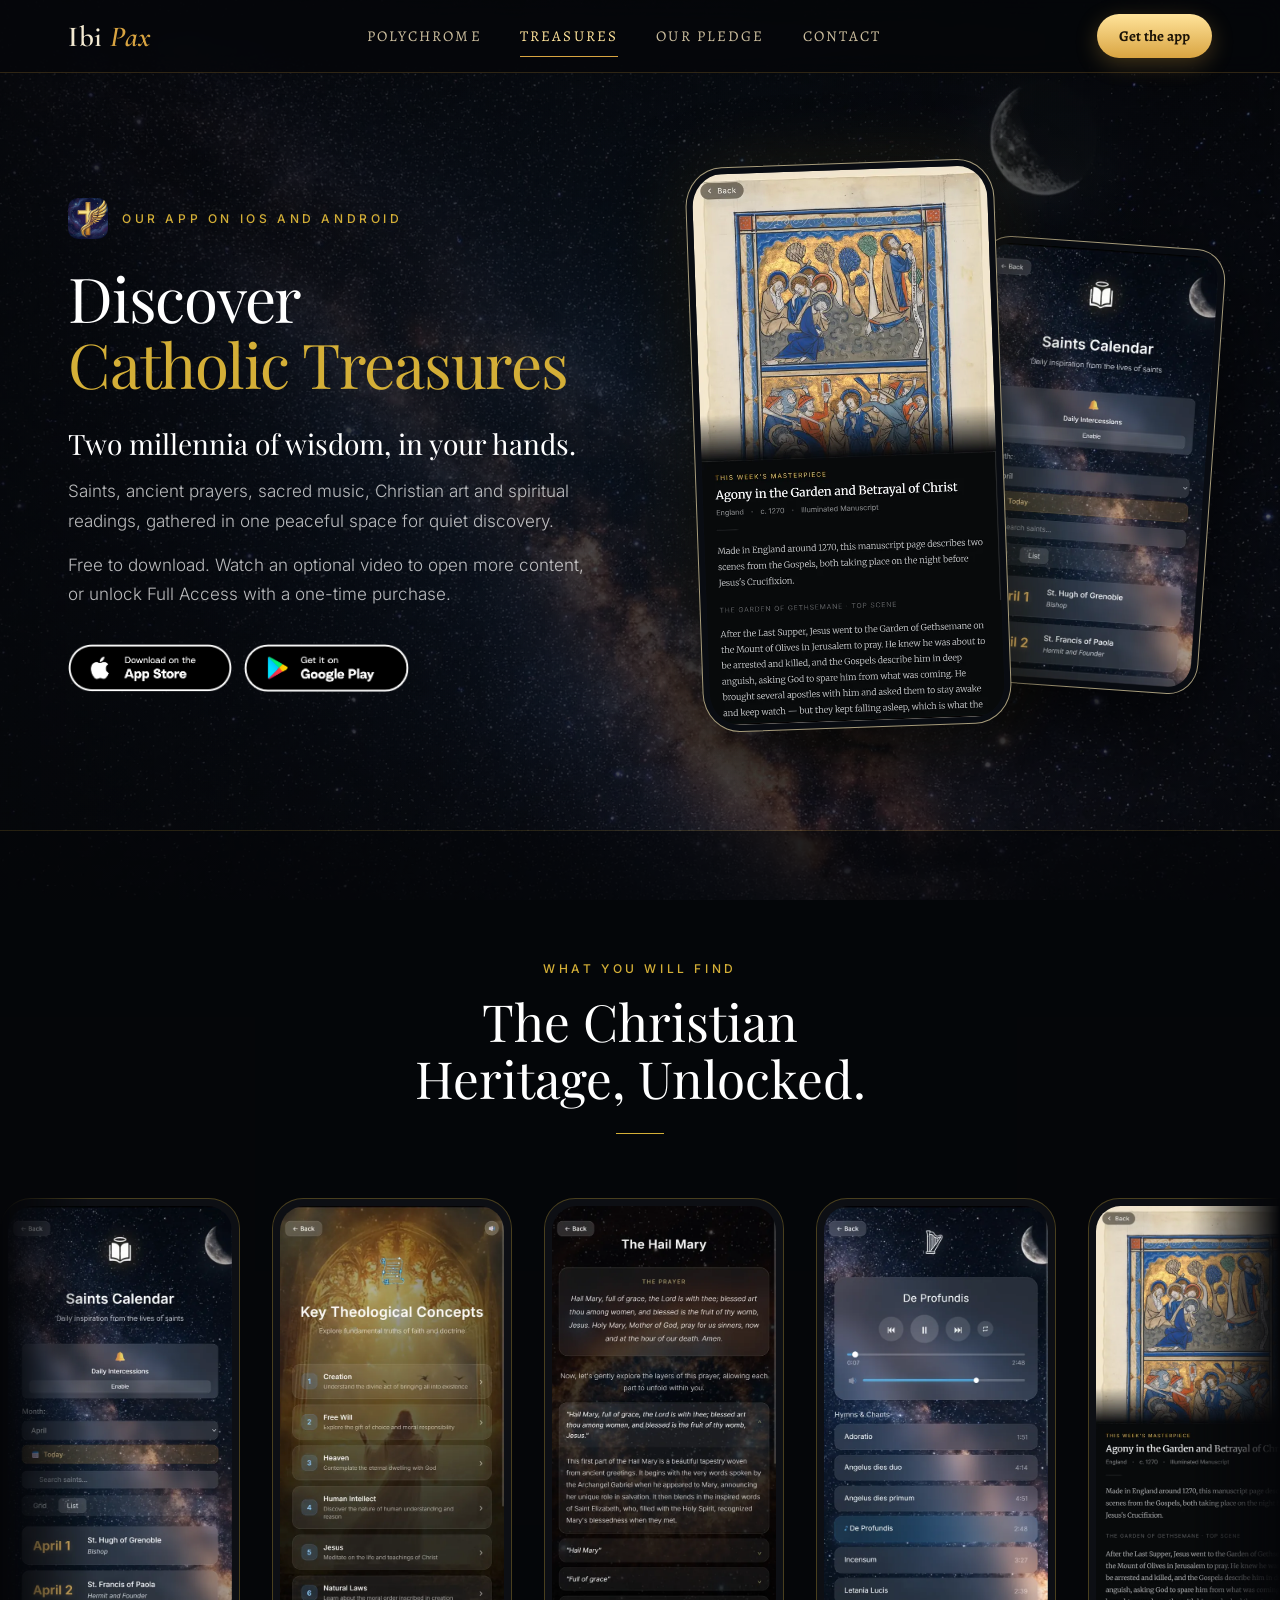
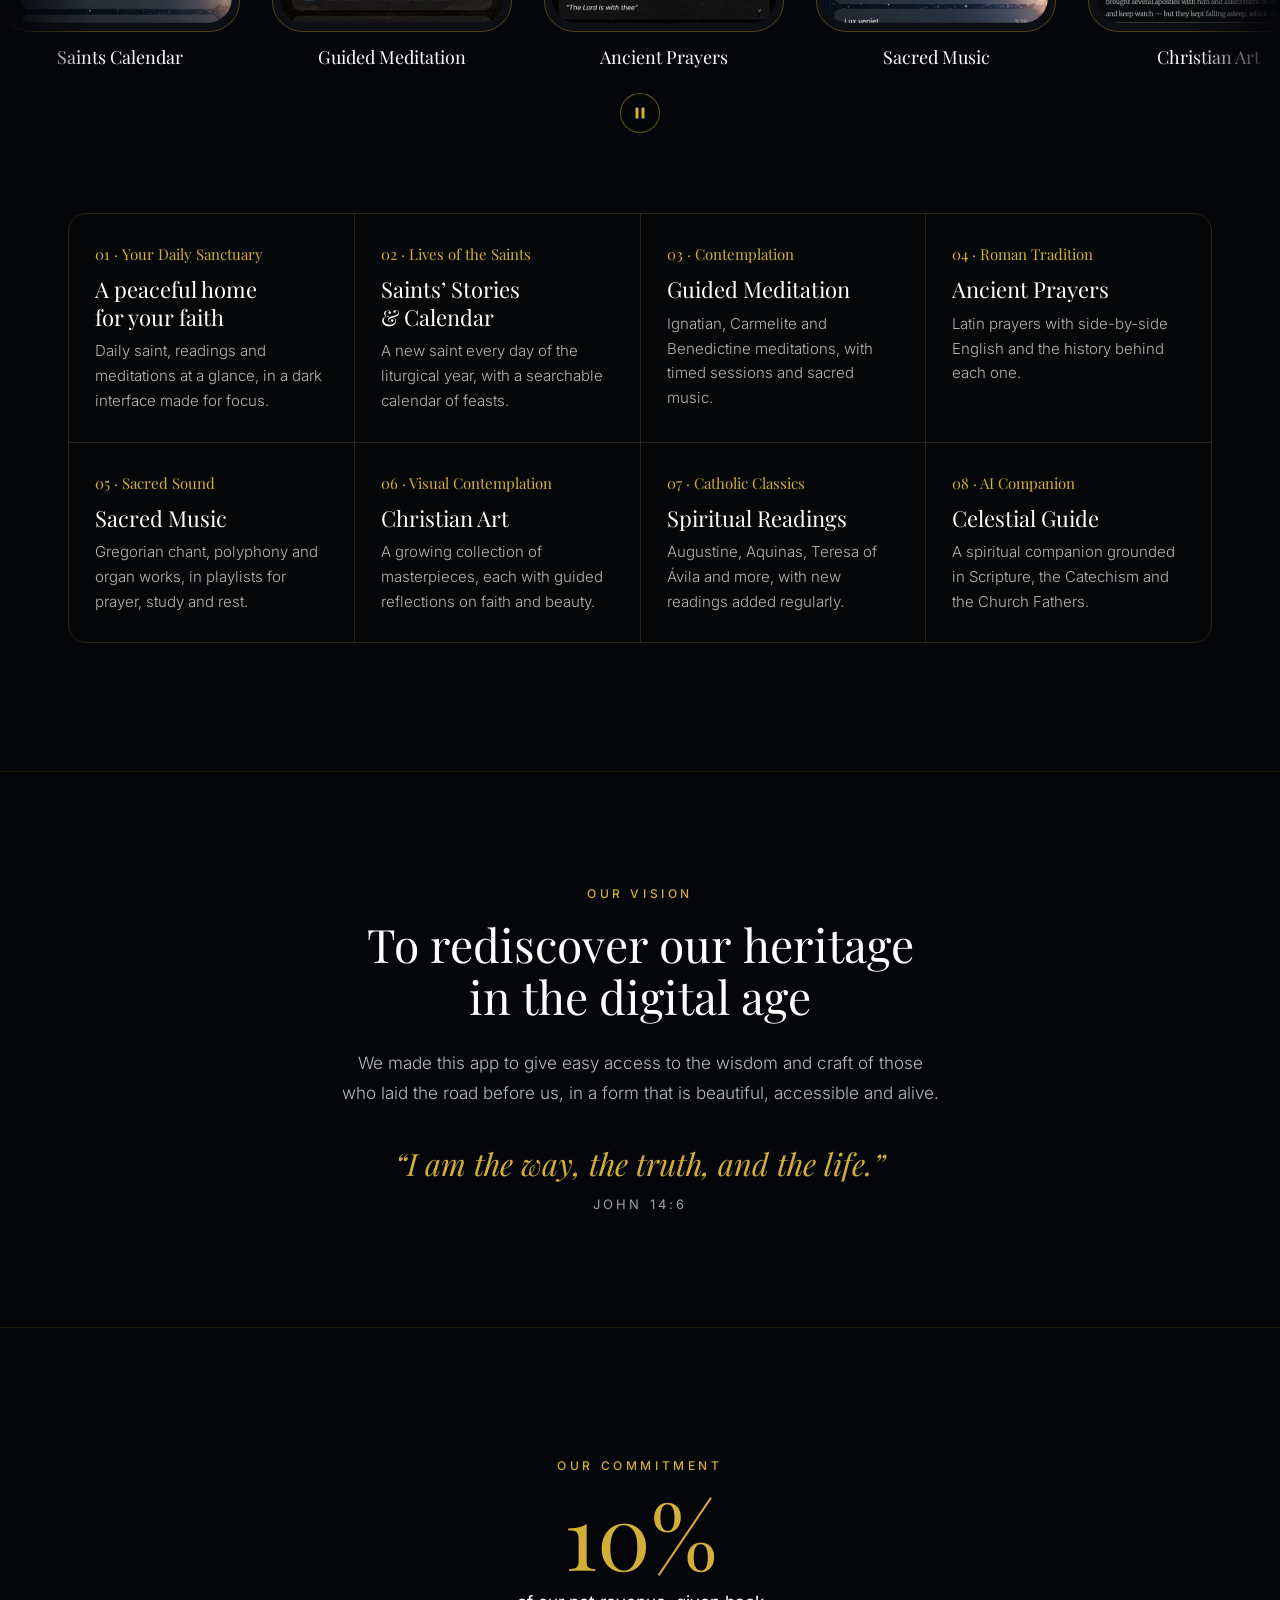
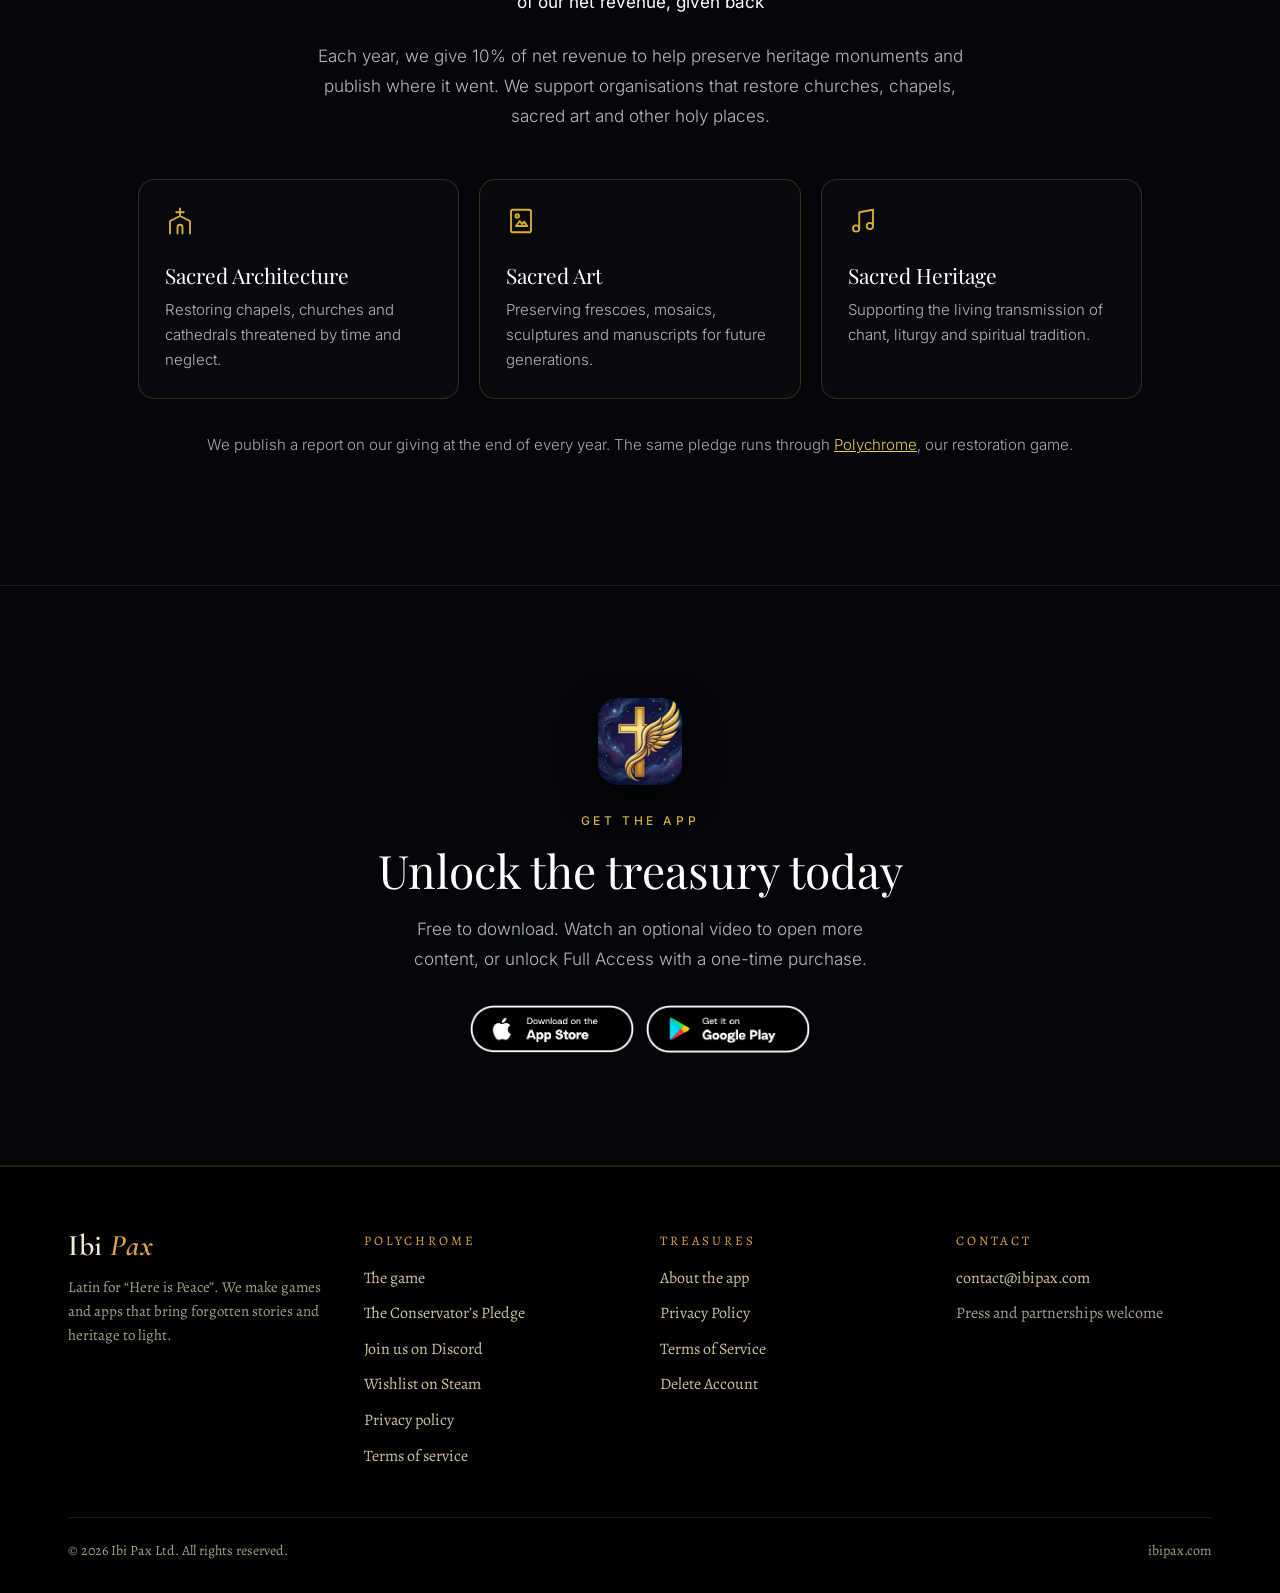
==== commit 3c5be5e9: "Add "Join us on Discord" button and footer link The homepage's Coming soon section gets a Community " ====
--- a/catholic-treasures.html
+++ b/catholic-treasures.html
@@ -176,6 +176,7 @@
         <ul>
           <li><a href="index.html">The game</a></li>
           <li><a href="index.html#pledge">The Conservator’s Pledge</a></li>
+          <li><a href="https://discord.gg/sVaJNsfng3" target="_blank" rel="noopener">Join us on Discord</a></li>
           <li><a href="index.html#wishlist">Wishlist on Steam</a></li>
           <li><a href="polychrome-privacy-policy.html">Privacy policy</a></li>
           <li><a href="polychrome-terms-of-service.html">Terms of service</a></li>
--- a/assets/css/site.css
+++ b/assets/css/site.css
@@ -445,6 +445,9 @@
 .wishlist .stores { margin-top: 34px; }
 .wishlist .stores__row { justify-content: center; gap: 14px; }
 .wishlist .store-badge img { height: clamp(44px, 12vw, 54px); }
+.wishlist .community { width: 100%; max-width: 560px; margin-top: 46px; padding-top: 38px; border-top: 1px solid var(--line-soft); display: flex; flex-direction: column; align-items: center; }
+.community__text { margin: 0; max-width: 470px; font-size: 17px; line-height: 1.6; color: var(--muted); }
+.wishlist .community .btn { margin-top: 22px; }
 
 /* ---------- Catholic Treasures band ---------- */
 .section--band { padding: clamp(64px, 7vw, 96px) 0; }
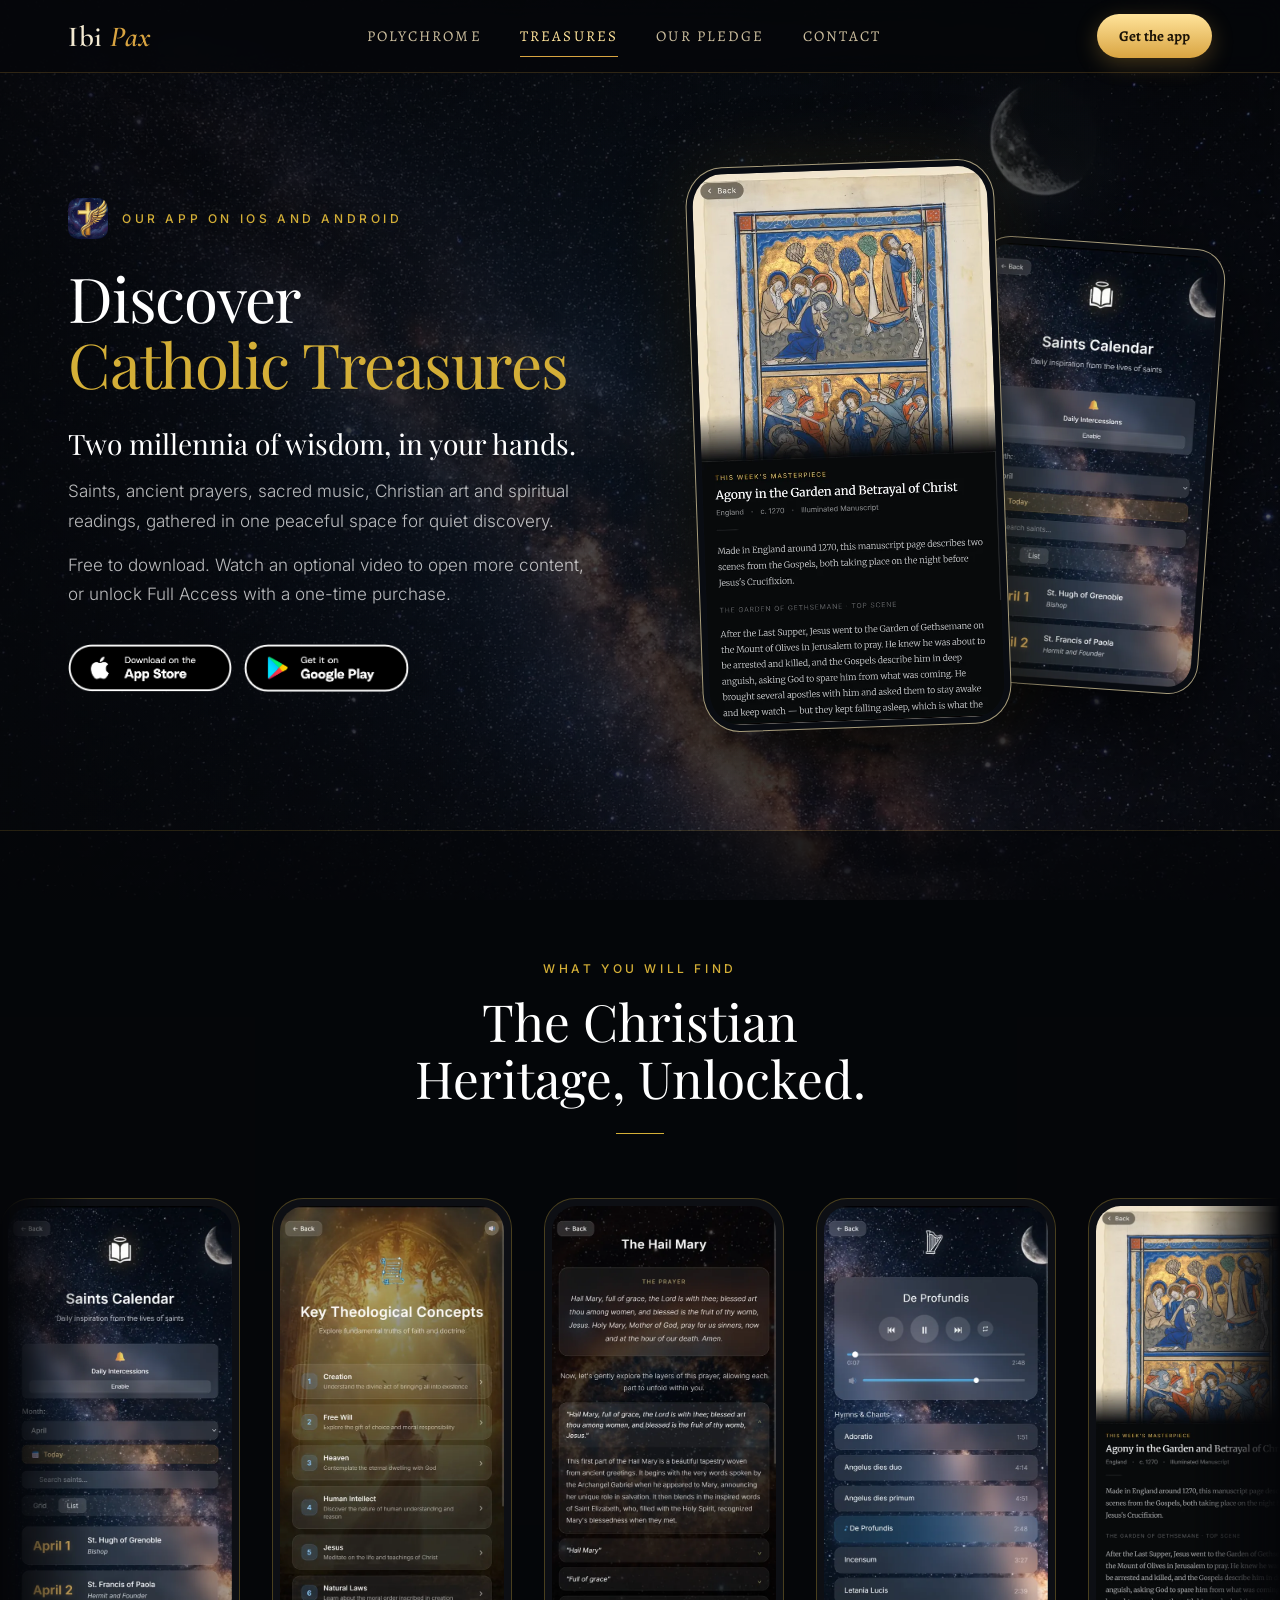
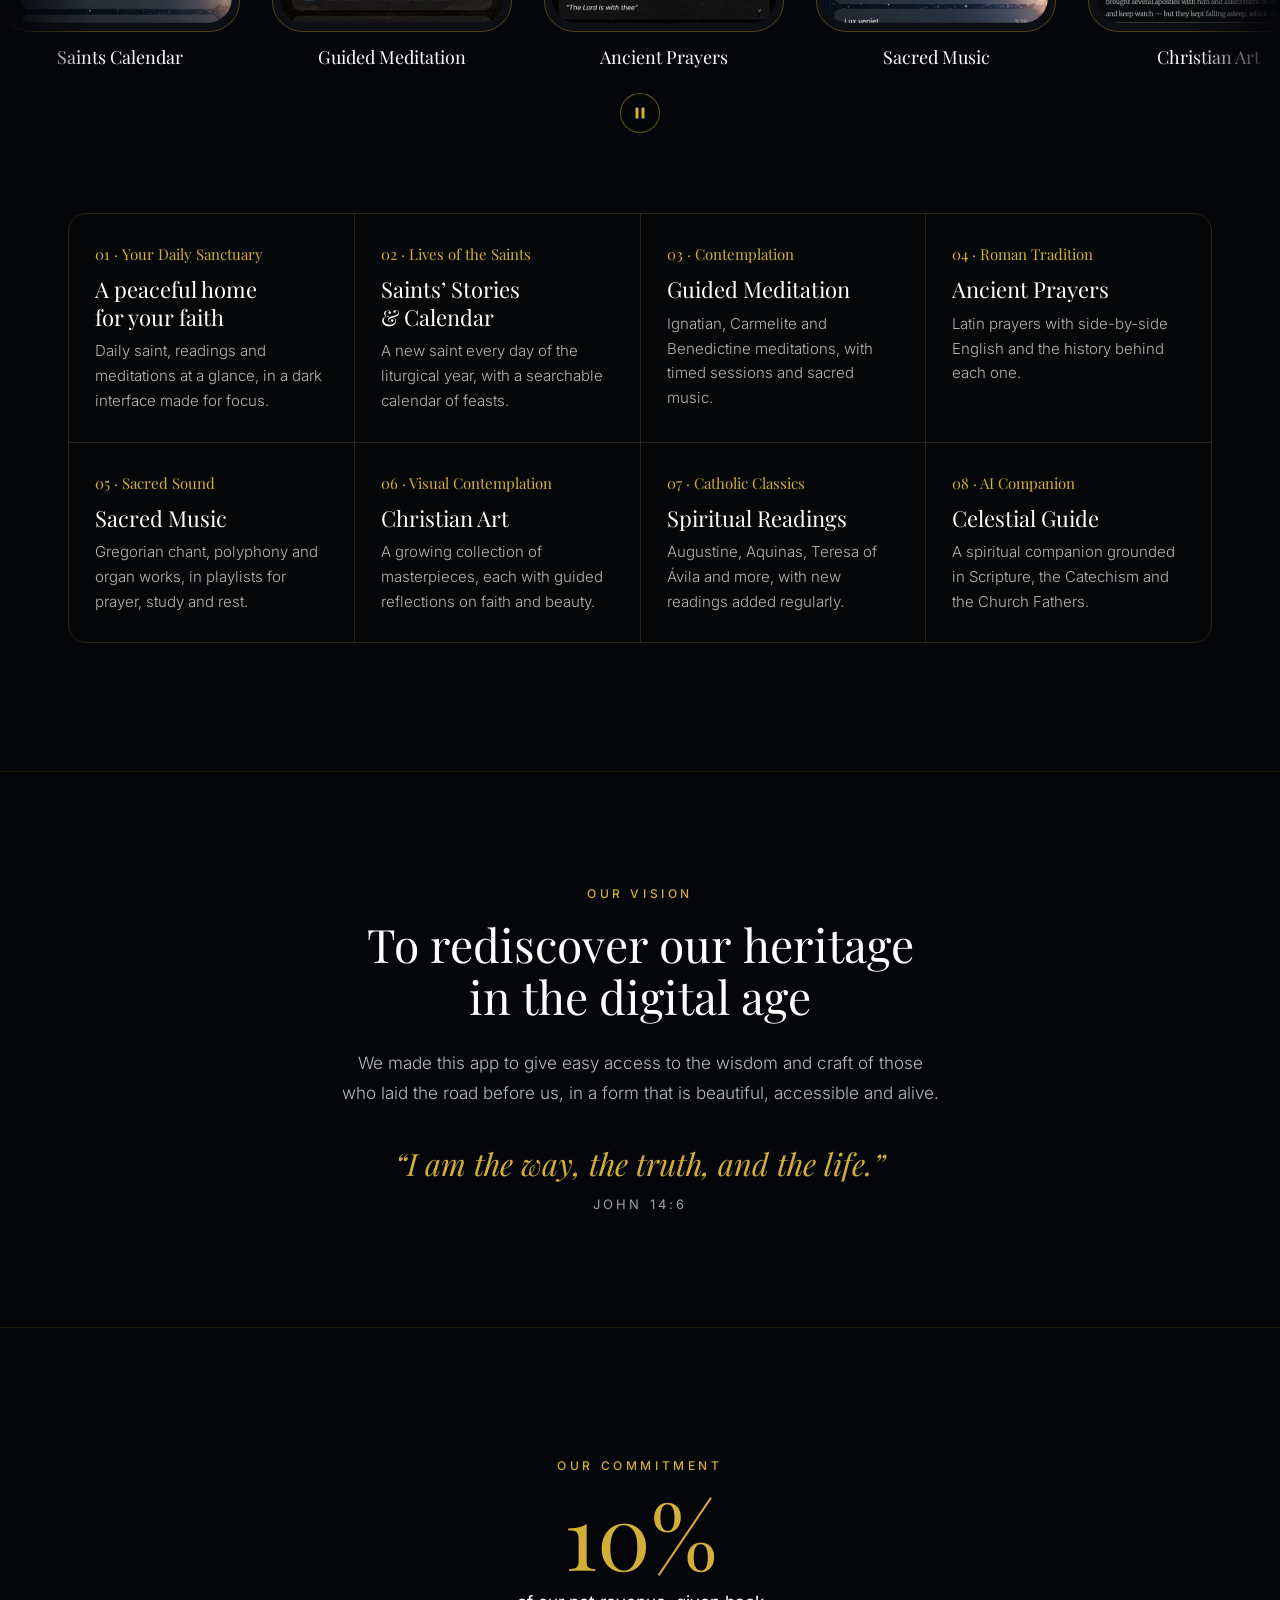
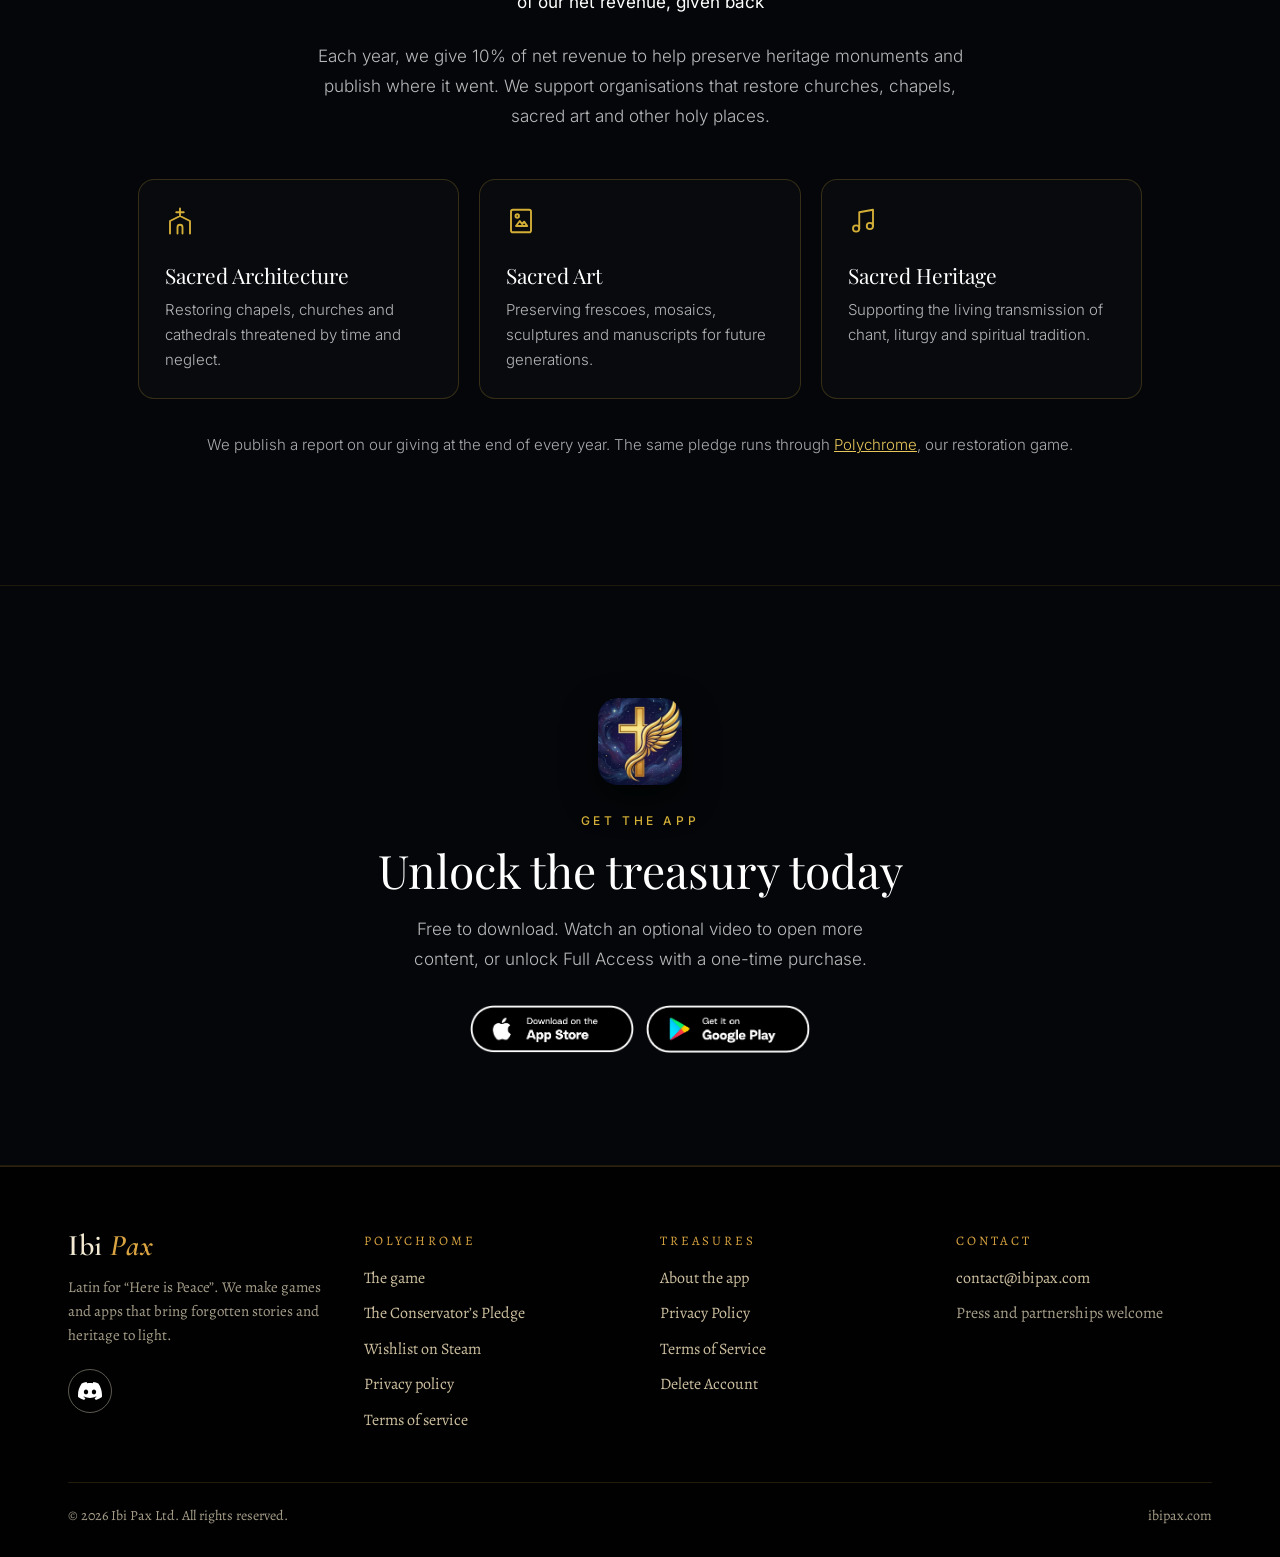
==== commit 816f7465: "Footer: Discord icon instead of the text link The footer's "Join us on Discord" text link becomes a " ====
--- a/catholic-treasures.html
+++ b/catholic-treasures.html
@@ -170,13 +170,15 @@
       <div class="footer-brand">
         <a class="brand" href="index.html">Ibi <em>Pax</em></a>
         <p>Latin for “Here is Peace”. We make games and apps that bring forgotten stories and heritage to light.</p>
+        <ul class="social" aria-label="Follow Ibi Pax">
+          <li><a class="social__link" href="https://discord.gg/sVaJNsfng3" target="_blank" rel="noopener" aria-label="Join us on Discord" title="Join us on Discord"><img src="assets/img/social/discord-symbol-white.svg" width="24" height="18" alt=""></a></li>
+        </ul>
       </div>
       <nav class="footer-col" aria-labelledby="footer-polychrome">
         <h2 id="footer-polychrome">Polychrome</h2>
         <ul>
           <li><a href="index.html">The game</a></li>
           <li><a href="index.html#pledge">The Conservator’s Pledge</a></li>
-          <li><a href="https://discord.gg/sVaJNsfng3" target="_blank" rel="noopener">Join us on Discord</a></li>
           <li><a href="index.html#wishlist">Wishlist on Steam</a></li>
           <li><a href="polychrome-privacy-policy.html">Privacy policy</a></li>
           <li><a href="polychrome-terms-of-service.html">Terms of service</a></li>
--- a/assets/css/site.css
+++ b/assets/css/site.css
@@ -474,6 +474,10 @@
 .footer-grid { display: grid; grid-template-columns: repeat(auto-fit, minmax(min(100%, 200px), 1fr)); gap: 40px; }
 .footer-brand .brand { font-size: 30px; }
 .footer-brand p { margin-top: 12px; max-width: 280px; font-size: 15px; line-height: 1.6; color: var(--dim); }
+.social { list-style: none; display: flex; gap: 12px; margin: 22px 0 0; }
+.social__link { display: inline-flex; align-items: center; justify-content: center; width: 44px; height: 44px; border-radius: 50%; border: 1px solid rgba(244, 234, 210, 0.38); transition: border-color .2s ease, background-color .2s ease; }
+.social__link:hover, .social__link:focus-visible { border-color: var(--gold); background-color: rgba(217, 164, 65, 0.1); }
+.social__link img { display: block; }
 .footer-col h2 { margin: 0 0 14px; font-family: var(--font-text); font-weight: 400; font-size: 13px; letter-spacing: 0.22em; text-transform: uppercase; color: var(--gold); }
 .footer-col ul { list-style: none; display: flex; flex-direction: column; gap: 10px; font-size: 16px; }
 .footer-col a { color: var(--muted); text-decoration: none; }
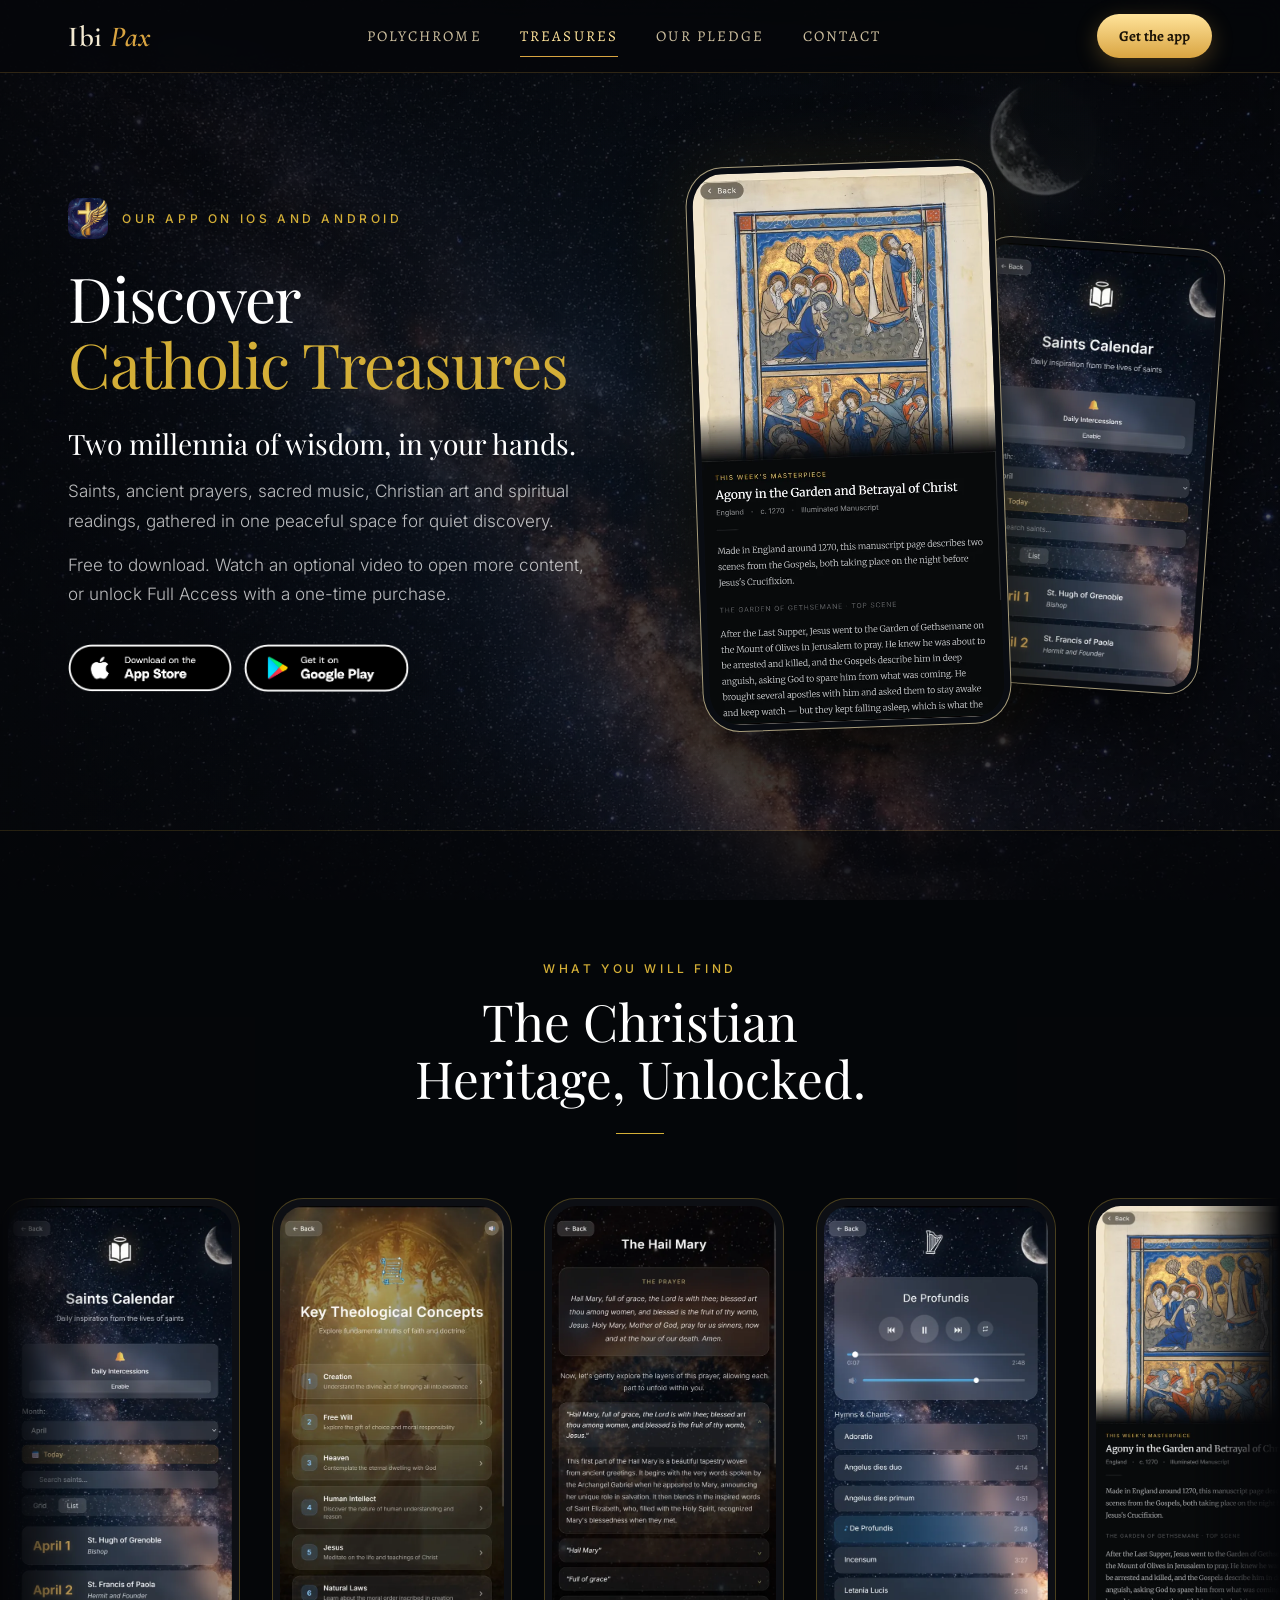
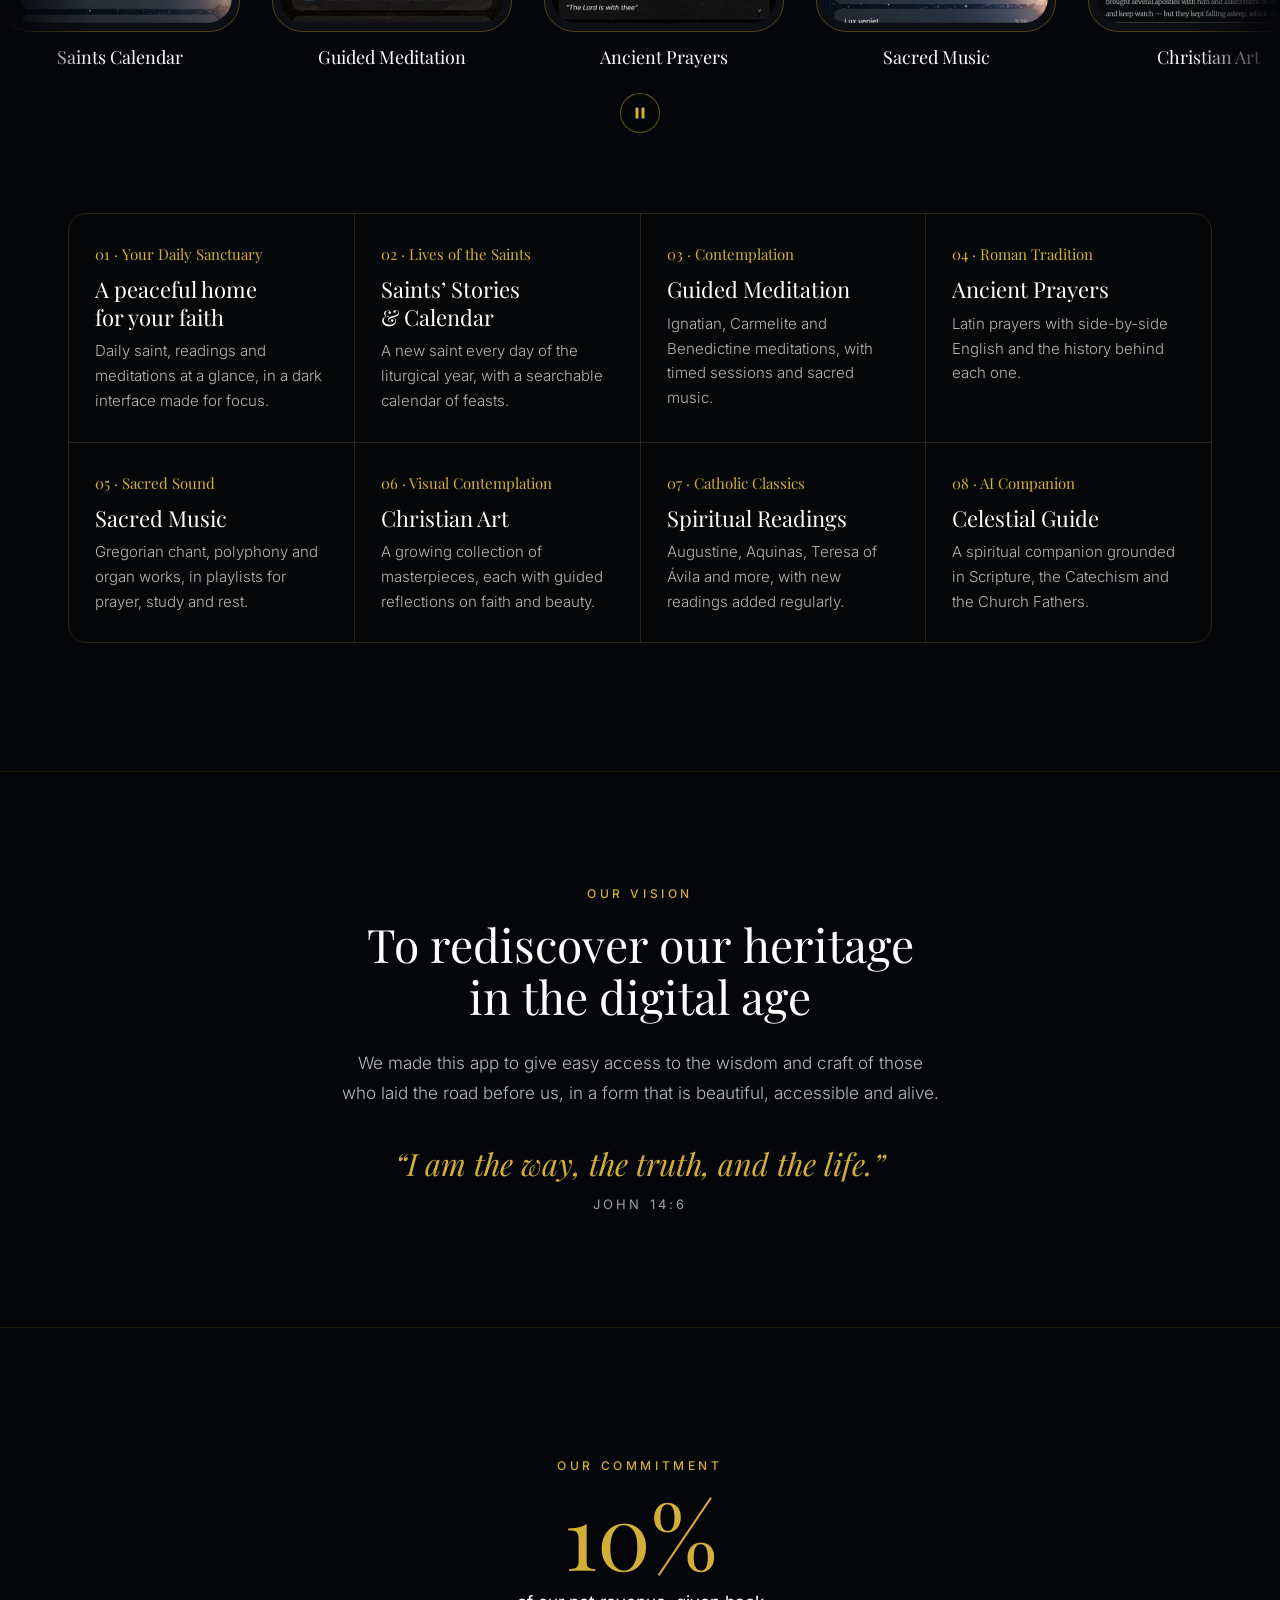
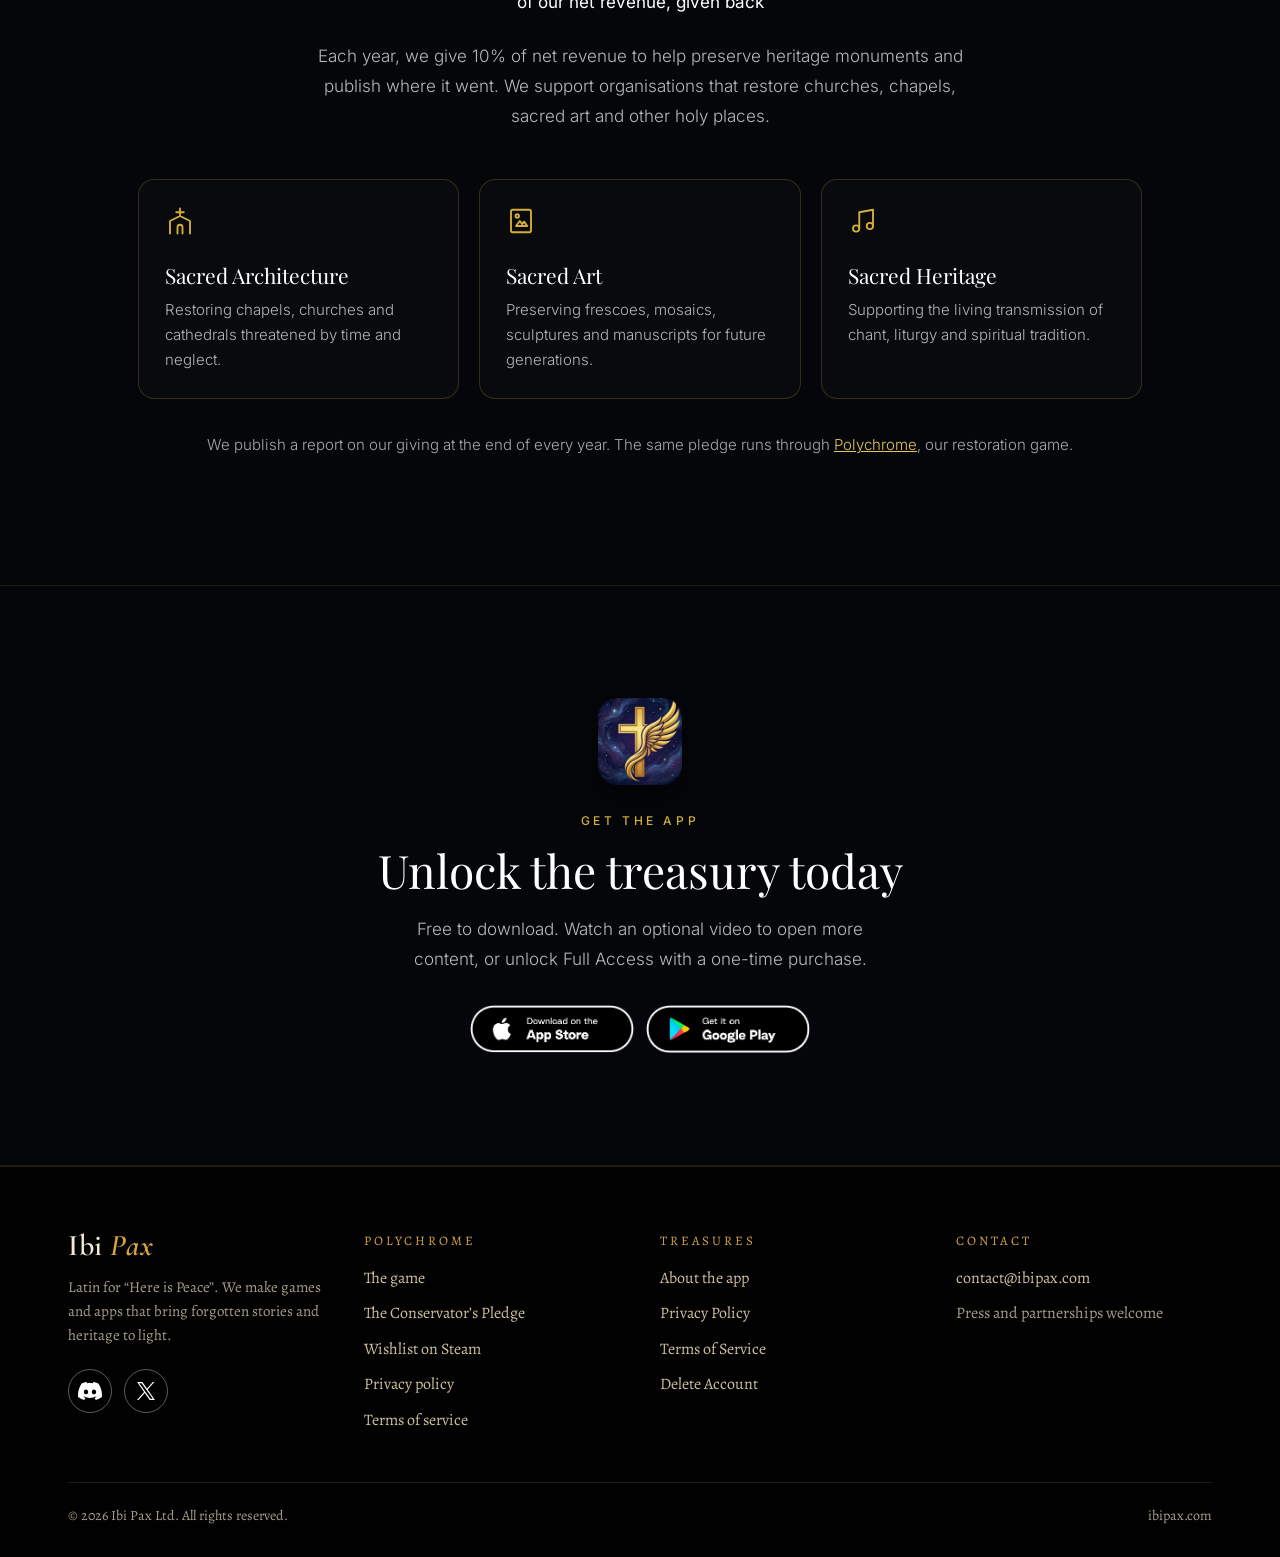
==== commit a77dbf51: "Footer: add the X icon (x.com/ibipaxstudio) The footer's icon row now links to Ibi Pax on X, beside " ====
--- a/catholic-treasures.html
+++ b/catholic-treasures.html
@@ -172,6 +172,7 @@
         <p>Latin for “Here is Peace”. We make games and apps that bring forgotten stories and heritage to light.</p>
         <ul class="social" aria-label="Follow Ibi Pax">
           <li><a class="social__link" href="https://discord.gg/sVaJNsfng3" target="_blank" rel="noopener" aria-label="Join us on Discord" title="Join us on Discord"><img src="assets/img/social/discord-symbol-white.svg" width="24" height="18" alt=""></a></li>
+          <li><a class="social__link" href="https://x.com/ibipaxstudio" target="_blank" rel="noopener" aria-label="Follow us on X" title="Follow us on X"><img src="assets/img/social/x-logo-white.svg" width="18" height="18" alt=""></a></li>
         </ul>
       </div>
       <nav class="footer-col" aria-labelledby="footer-polychrome">
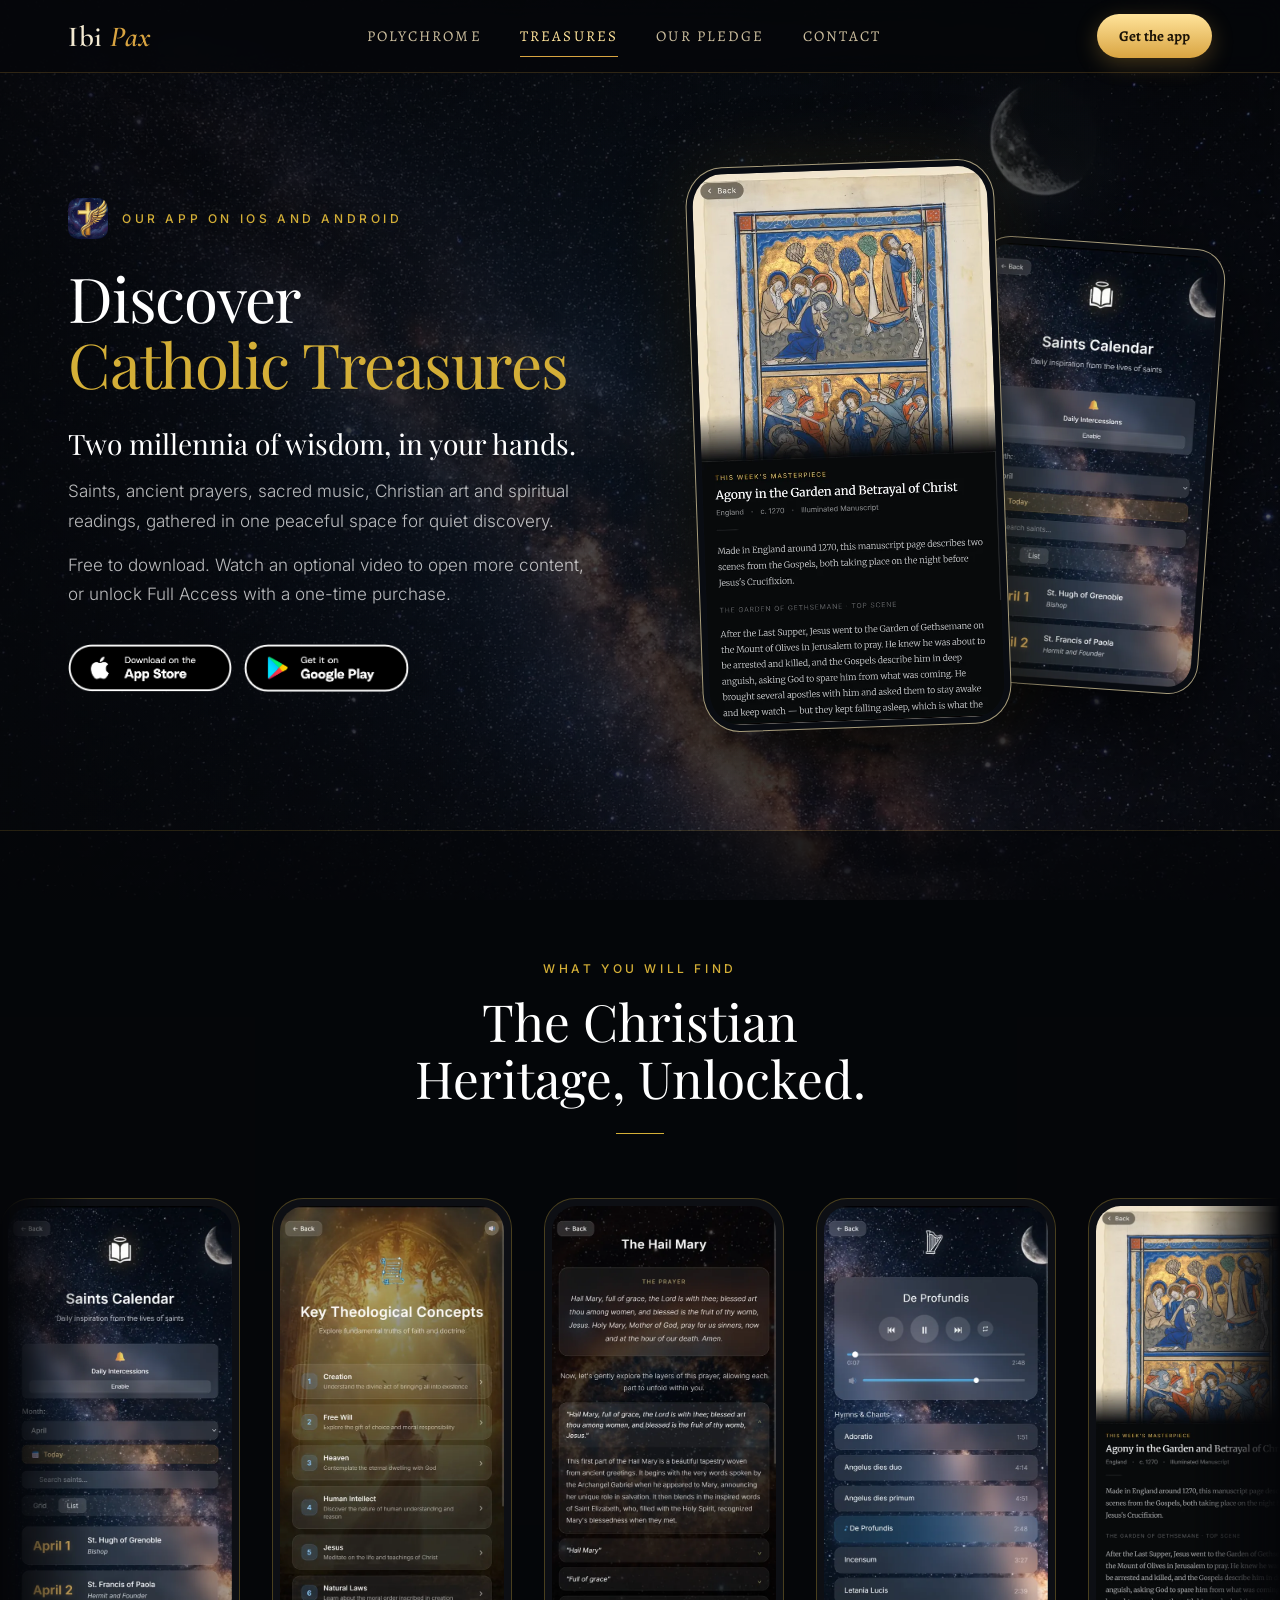
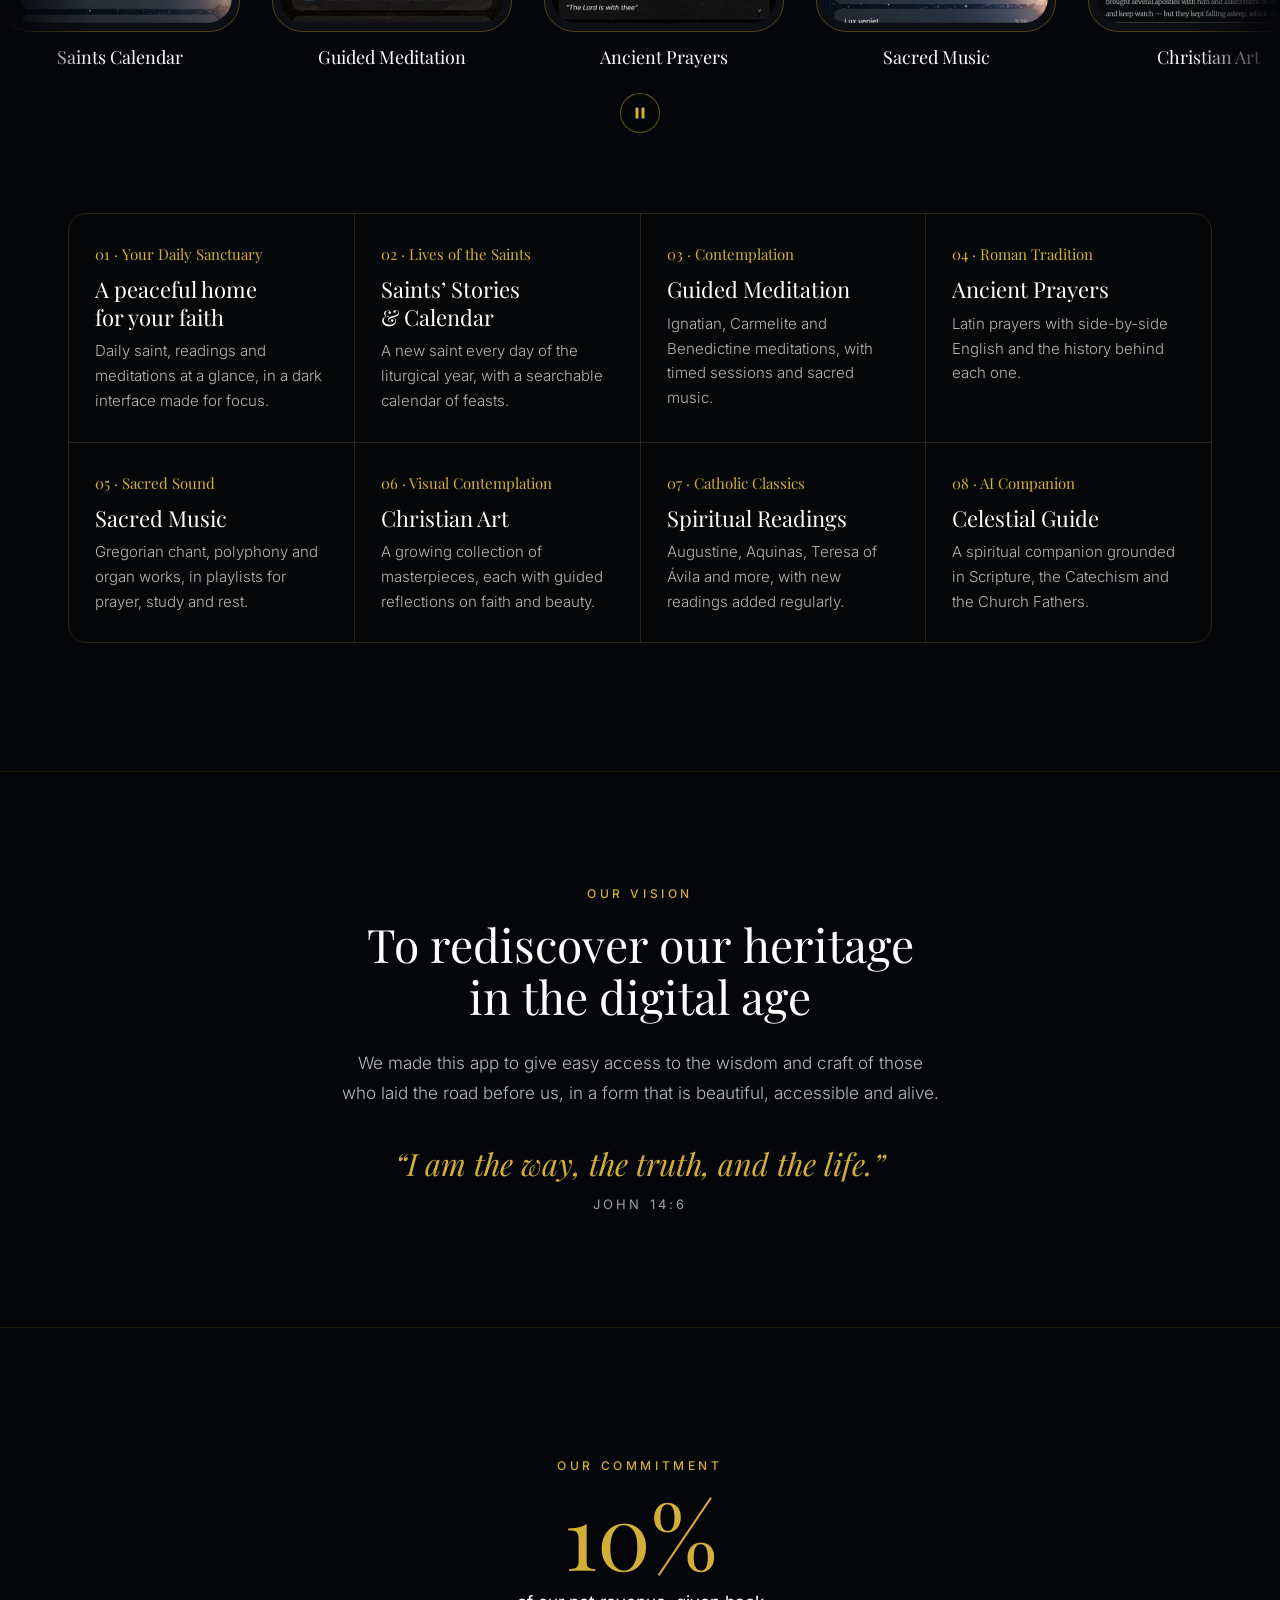
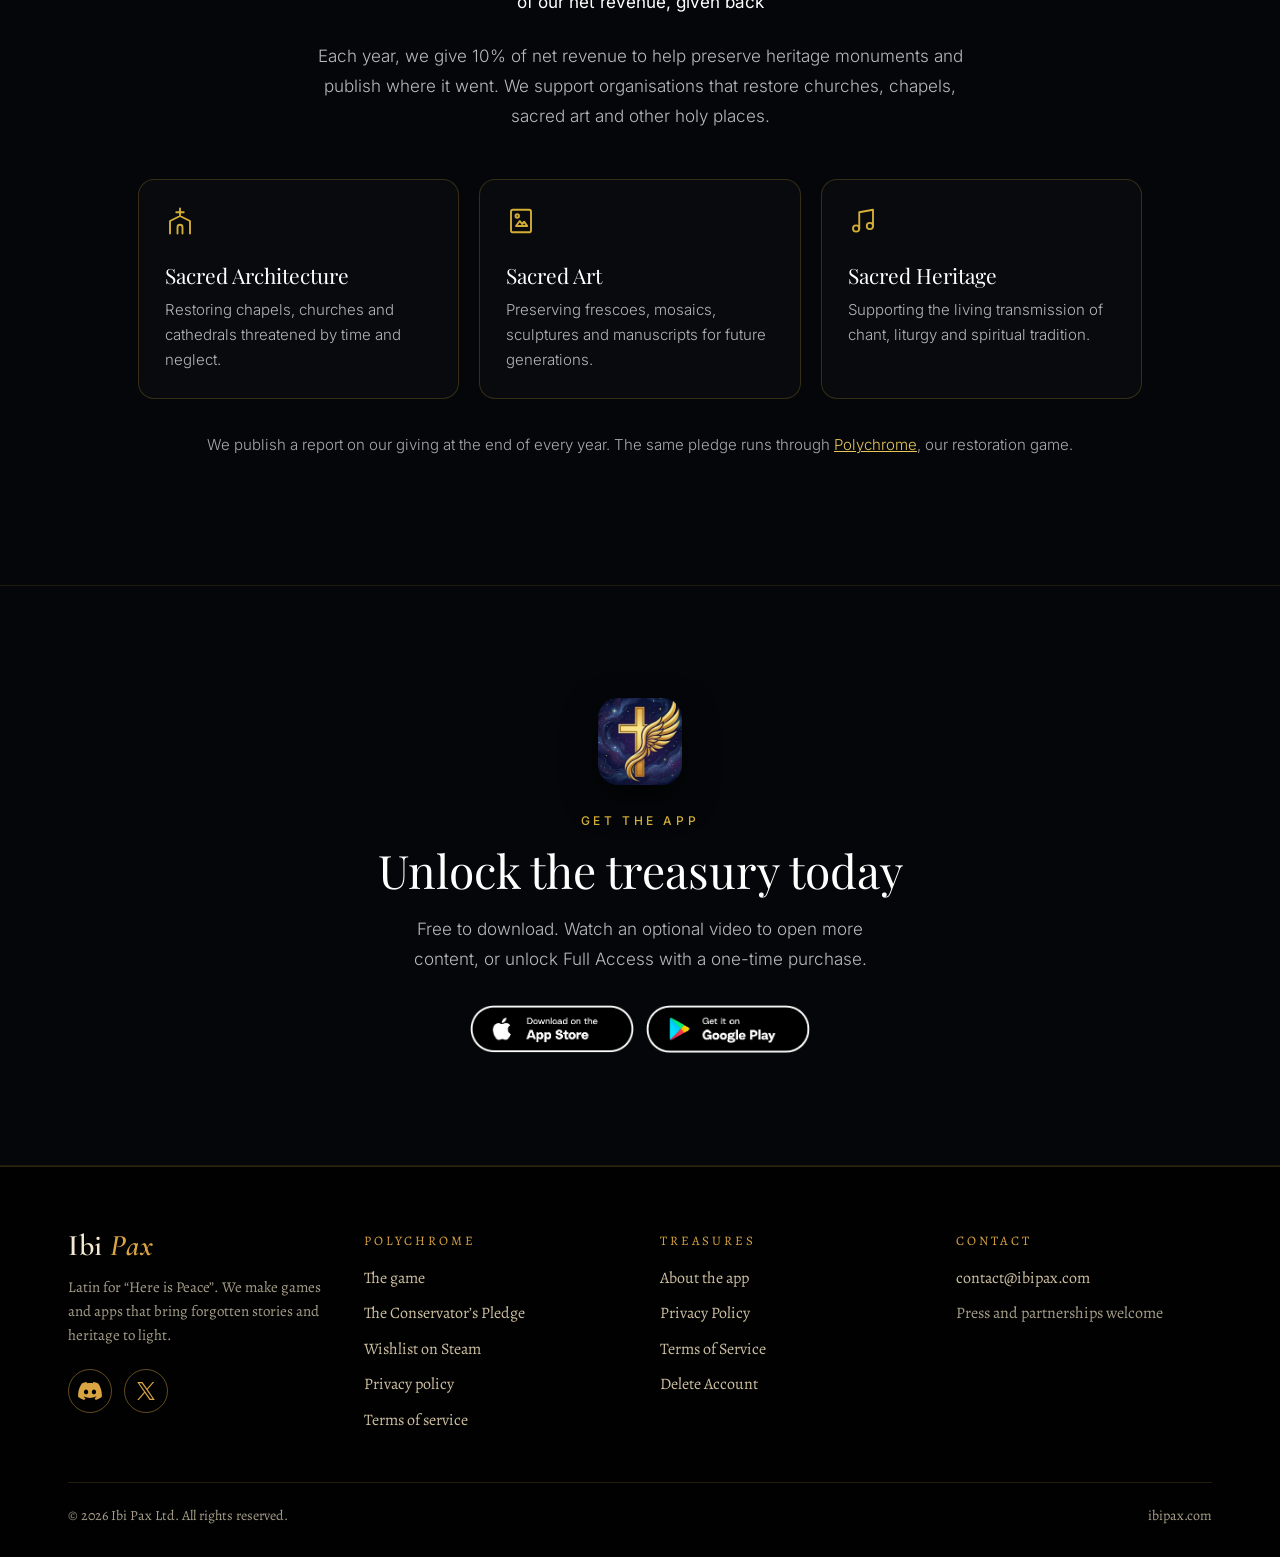
==== commit 9c0b5c8c: "Footer icons in gold; version tags on CSS and JS links - The Discord and X icons are now drawn in th" ====
--- a/catholic-treasures.html
+++ b/catholic-treasures.html
@@ -20,10 +20,10 @@
 <link rel="apple-touch-icon" href="assets/icons/catholic-treasures-180.png">
 <link rel="preload" href="assets/fonts/playfair-display-latin-wght-normal.woff2" as="font" type="font/woff2" crossorigin>
 <link rel="preload" href="assets/fonts/inter-latin-wght-normal.woff2" as="font" type="font/woff2" crossorigin>
-<link rel="stylesheet" href="assets/css/site.css">
-<link rel="stylesheet" href="assets/css/catholic-treasures.css">
+<link rel="stylesheet" href="assets/css/site.css?v=841167defa">
+<link rel="stylesheet" href="assets/css/catholic-treasures.css?v=597be95f68">
 <script>document.documentElement.className += ' js';</script>
-<script src="assets/js/site.js" defer></script>
+<script src="assets/js/site.js?v=3a1834e1b7" defer></script>
 </head>
 <body class="page-ct">
 <a class="skip-link" href="#main">Skip to content</a>
@@ -171,8 +171,8 @@
         <a class="brand" href="index.html">Ibi <em>Pax</em></a>
         <p>Latin for “Here is Peace”. We make games and apps that bring forgotten stories and heritage to light.</p>
         <ul class="social" aria-label="Follow Ibi Pax">
-          <li><a class="social__link" href="https://discord.gg/sVaJNsfng3" target="_blank" rel="noopener" aria-label="Join us on Discord" title="Join us on Discord"><img src="assets/img/social/discord-symbol-white.svg" width="24" height="18" alt=""></a></li>
-          <li><a class="social__link" href="https://x.com/ibipaxstudio" target="_blank" rel="noopener" aria-label="Follow us on X" title="Follow us on X"><img src="assets/img/social/x-logo-white.svg" width="18" height="18" alt=""></a></li>
+          <li><a class="social__link" href="https://discord.gg/sVaJNsfng3" target="_blank" rel="noopener" aria-label="Join us on Discord" title="Join us on Discord"><span class="social__icon social__icon--discord" aria-hidden="true"></span></a></li>
+          <li><a class="social__link" href="https://x.com/ibipaxstudio" target="_blank" rel="noopener" aria-label="Follow us on X" title="Follow us on X"><span class="social__icon social__icon--x" aria-hidden="true"></span></a></li>
         </ul>
       </div>
       <nav class="footer-col" aria-labelledby="footer-polychrome">
--- a/assets/css/site.css
+++ b/assets/css/site.css
@@ -475,9 +475,12 @@
 .footer-brand .brand { font-size: 30px; }
 .footer-brand p { margin-top: 12px; max-width: 280px; font-size: 15px; line-height: 1.6; color: var(--dim); }
 .social { list-style: none; display: flex; gap: 12px; margin: 22px 0 0; }
-.social__link { display: inline-flex; align-items: center; justify-content: center; width: 44px; height: 44px; border-radius: 50%; border: 1px solid rgba(244, 234, 210, 0.38); transition: border-color .2s ease, background-color .2s ease; }
+.social__link { display: inline-flex; align-items: center; justify-content: center; width: 44px; height: 44px; border-radius: 50%; border: 1px solid rgba(217, 164, 65, 0.45); transition: border-color .2s ease, background-color .2s ease; }
 .social__link:hover, .social__link:focus-visible { border-color: var(--gold); background-color: rgba(217, 164, 65, 0.1); }
-.social__link img { display: block; }
+.social__icon { display: block; background-color: var(--gold); transition: background-color .2s ease; }
+.social__link:hover .social__icon, .social__link:focus-visible .social__icon { background-color: var(--gold-bright); }
+.social__icon--discord { width: 24px; height: 18px; -webkit-mask: url("../img/social/discord-symbol-white.svg") center / contain no-repeat; mask: url("../img/social/discord-symbol-white.svg") center / contain no-repeat; }
+.social__icon--x { width: 18px; height: 18px; -webkit-mask: url("../img/social/x-logo-white.svg") center / contain no-repeat; mask: url("../img/social/x-logo-white.svg") center / contain no-repeat; }
 .footer-col h2 { margin: 0 0 14px; font-family: var(--font-text); font-weight: 400; font-size: 13px; letter-spacing: 0.22em; text-transform: uppercase; color: var(--gold); }
 .footer-col ul { list-style: none; display: flex; flex-direction: column; gap: 10px; font-size: 16px; }
 .footer-col a { color: var(--muted); text-decoration: none; }
